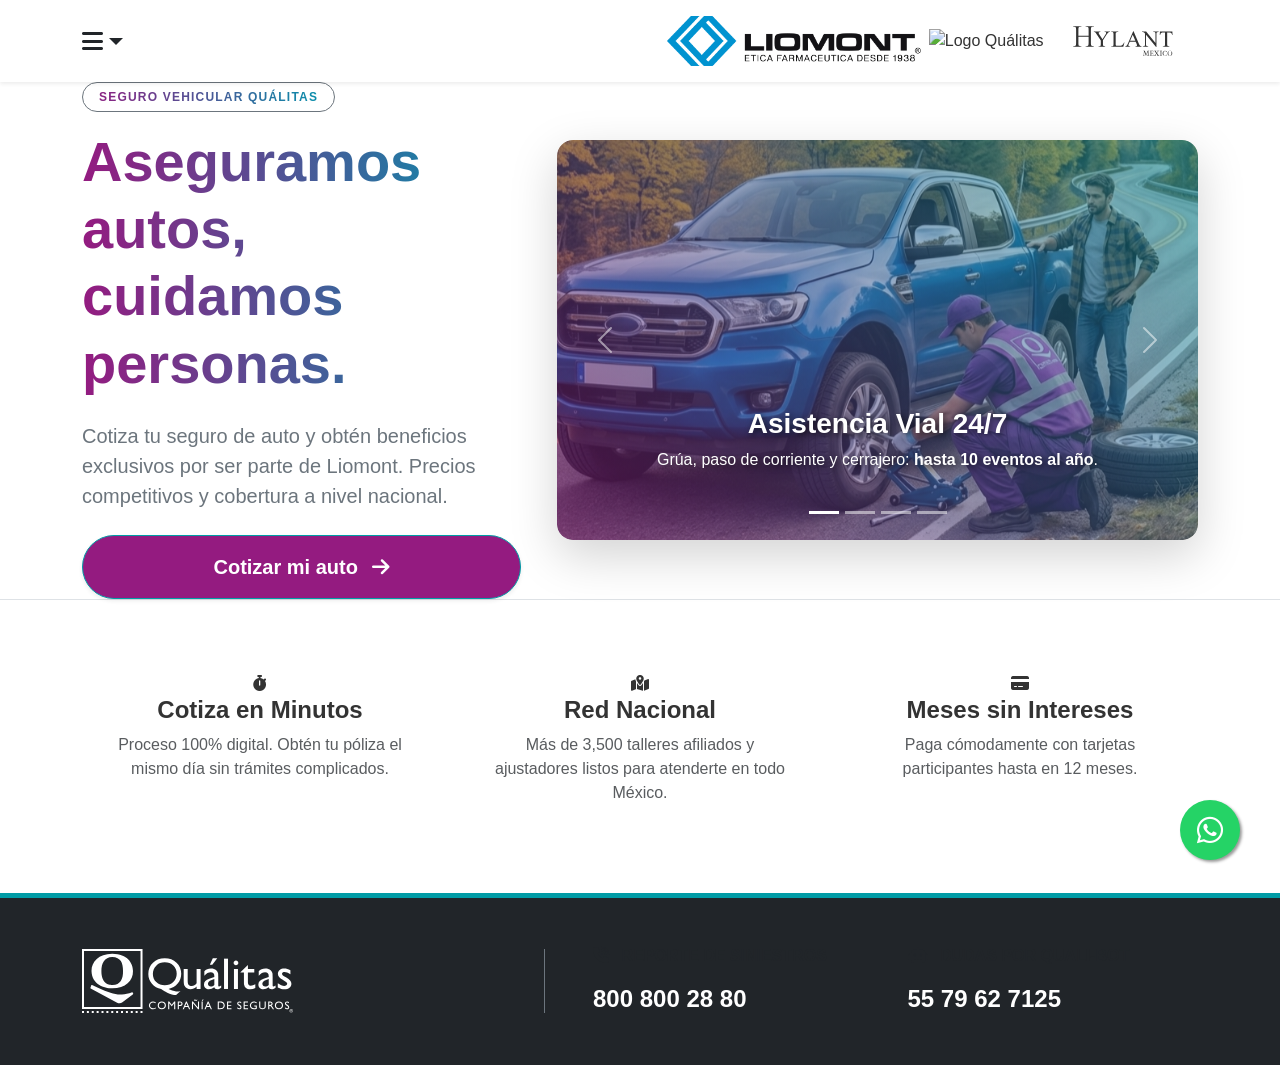
==== index.html @ 234a8791 "Update index.html" ====
<!doctype html>
<html lang="es">
  <head>
    <meta charset="UTF-8" />
    <meta name="viewport" content="width=device-width, initial-scale=1.0" />
    <title>Portal de Seguros | Liomont - Quálitas - Hylant</title>

    <!-- Bootstrap CSS -->
    <link href="https://cdn.jsdelivr.net/npm/bootstrap@5.3.0/dist/css/bootstrap.min.css" rel="stylesheet" />
    <!-- Font Awesome -->
    <link rel="stylesheet" href="https://cdnjs.cloudflare.com/ajax/libs/font-awesome/6.4.0/css/all.min.css" />
    <!-- Custom Styles -->
    <link rel="stylesheet" href="css/styles.css" />

  </head>
  <body class="d-flex flex-column min-vh-100">
    
    <!-- HEADER -->
    <header class="bg-white py-3 shadow-sm sticky-top">
      <div class="container d-flex flex-wrap justify-content-between align-items-center">
        
        <!-- Menú de Hamburguesa -->
        <div class="dropdown">
          <a href="#" class="d-flex align-items-center text-dark text-decoration-none dropdown-toggle fs-4" data-bs-toggle="dropdown" aria-expanded="false" aria-label="Menú principal">
            <i class="fa-solid fa-bars"></i>
          </a>
          <ul class="dropdown-menu shadow border-0">
            <li><a class="dropdown-item active fw-bold" href="index.html"><i class="fa-solid fa-house me-2"></i> Inicio</a></li>
            <li><a class="dropdown-item" href="faq.html"><i class="fa-solid fa-circle-question me-2"></i> Preguntas Frecuentes</a></li>
            <li><a class="dropdown-item" href="detalles.html"><i class="fa-solid fa-shield-halved me-2"></i> Coberturas y Planes</a></li>
            <li><hr class="dropdown-divider" /></li>
            <li><a class="dropdown-item text-success fw-bold" href="https://api.whatsapp.com/send/?phone=5215563561516" target="_blank"><i class="fa-brands fa-whatsapp me-2"></i> Contacto Asesor</a></li>
          </ul>
        </div>

        <!-- Logos -->
        <div class="brand-logo-container">
          <img src="img/logoliomontleyenda.png" alt="Logo Liomont" class="header-logo" style="max-height: 50px;">
          <img src="https://www.qualitas.com.mx/documents/19189400/19781967/Qualitas-horizontal.png/692ae411-2d86-ae6b-461d-625b0bfd9472?t=1774680700783" alt="Logo Quálitas" class="header-logo" style="max-height: 40px;">
          <svg viewBox="0 0 216 65" xmlns="http://www.w3.org/2000/svg" class="hylant-svg" style="max-height: 40px; fill: #4a5568;">
            <path d="M11.38 20.99h22.11V8.24c0-2.27-.14-3.77-.43-4.5a2.9 2.9 0 0 0-1.39-1.41 6.13 6.13 0 0 0-3-.78h-1.59V.33h17.75v1.22h-1.58c-1.05 0-2.05.25-2.99.75-.71.35-1.19.88-1.45 1.61-.24.69-.37 2.14-.37 4.34V37c0 2.25.15 3.75.43 4.47.22.54.67 1.02 1.35 1.41.97.52 1.98.79 3.03.79h1.58v1.21H27.08v-1.21h1.59c1.82 0 3.15-.54 3.99-1.61.54-.69.82-2.38.82-5.06V23.43H11.37V37c0 2.25.14 3.75.42 4.47a3 3 0 0 0 1.38 1.41c.95.52 1.94.79 3 .79h1.61v1.21H0v-1.21h1.58c1.85 0 3.19-.54 4.02-1.61.53-.69.79-2.38.79-5.06V8.25c0-2.27-.14-3.77-.43-4.5a2.93 2.93 0 0 0-1.35-1.41 6.33 6.33 0 0 0-3.03-.78H0V.34h17.78v1.22h-1.61c-1.06 0-2.05.25-3 .75a2.8 2.8 0 0 0-1.41 1.61c-.27.69-.4 2.14-.4 4.34v12.75l.02-.02Zm56.8-8.98h11.51v.89h-.64c-.42 0-1.04.18-1.84.55-.82.38-1.55.91-2.22 1.61-.66.69-1.48 1.82-2.45 3.39l-7.95 12.5v8.25c0 2.02.22 3.28.68 3.78.62.68 1.59 1.02 2.92 1.02h1.08v.9H55.25V44h1.16c1.4 0 2.38-.42 2.97-1.26.36-.51.54-1.7.54-3.54v-7.79l-9.05-13.78a26.32 26.32 0 0 0-2.19-3.03 8.44 8.44 0 0 0-2.36-1.46 3.25 3.25 0 0 0-1.41-.24v-.89h14.11v.89h-.73a4.2 4.2 0 0 0-2.12.54c-.63.35-.95.89-.95 1.6 0 .58.5 1.63 1.49 3.16l6.88 10.6 6.47-10.14c.97-1.52 1.46-2.65 1.46-3.39a2.23 2.23 0 0 0-1.37-2.04 4.76 4.76 0 0 0-1.97-.32v-.9Zm42.09 23.78.81.17-2.35 8.93H82.7V44h1.24c1.4 0 2.39-.46 3-1.36.34-.52.51-1.71.51-3.59V17.81c0-2.05-.23-3.34-.68-3.86-.63-.72-1.57-1.07-2.82-1.07h-1.24v-.9h14.94v.9c-1.75-.02-2.98.14-3.7.48-.69.34-1.18.77-1.43 1.29-.25.51-.39 1.75-.39 3.71v20.68c0 1.33.13 2.26.39 2.76.2.34.5.59.9.75.4.16 1.68.24 3.8.24h2.4c2.53 0 4.31-.19 5.34-.56a6.92 6.92 0 0 0 2.79-1.97 16.6 16.6 0 0 0 2.53-4.49l-.01.02Zm25.15-1.91h-12.77l-2.24 5.19a8.42 8.42 0 0 0-.82 2.86c0 .5.24.95.71 1.34.49.37 1.52.61 3.12.73v.89h-10.39V44c1.38-.24 2.28-.56 2.68-.95.83-.78 1.75-2.36 2.75-4.73l11.61-27.08h.85l11.49 27.37c.92 2.2 1.76 3.64 2.51 4.3a5.26 5.26 0 0 0 3.16 1.09v.89h-13.02V44c1.31-.06 2.2-.28 2.65-.66.47-.37.71-.82.71-1.36 0-.71-.33-1.84-.98-3.38l-1.99-4.73-.03.01Zm-.68-1.8-5.6-13.3-5.74 13.3h11.34Zm14.48-20.09h8.96l20.17 24.67V17.68c0-2.02-.23-3.29-.68-3.78-.6-.68-1.55-1.02-2.84-1.02h-1.15v-.9h11.49v.9H184c-1.4 0-2.39.41-2.97 1.26-.36.52-.54 1.7-.54 3.54v27.74h-.88l-21.75-26.5v20.27c0 2.02.22 3.28.66 3.78.62.68 1.56 1.02 2.85 1.02h1.16v.89h-11.49v-.89h1.15c1.41 0 2.4-.42 2.99-1.27.36-.51.53-1.7.54-3.54V16.29a14.4 14.4 0 0 0-2.19-2.21 7.86 7.86 0 0 0-2.16-.99 7.65 7.65 0 0 0-2.15-.22v-.9.02Zm65.74 0 .37 7.71h-.93a9.25 9.25 0 0 0-.73-2.91 4.87 4.87 0 0 0-2.02-2.07 6.9 6.9 0 0 0-3.29-.68h-4.64v25.14c0 2.02.22 3.28.66 3.78.61.68 1.57 1.02 2.85 1.02h1.14v.89h-13.98v-.89h1.16c1.39 0 2.38-.42 2.97-1.27.36-.51.54-1.7.54-3.54V14.03h-3.97c-1.55 0-2.64.12-3.28.34-.85.3-1.57.9-2.17 1.77-.6.88-.96 2.06-1.07 3.54h-.92l.39-7.71h26.94l-.02.02ZM164.37 53.8v.44c-1.05 0-1.38.1-1.35.71l.04 1.39.32 5.77c.09 1.46.11 1.9 1.53 1.85v.44h-4.47v-.44c.92-.07 1.53-.15 1.53-.9l-.04-1.1-.39-6.77L158 64.4h-.41l-3.44-9.21-.54 7.29-.04.73c0 .56.54.76 1.31.76v.44h-3.61v-.44c.47-.02 1.22-.07 1.44-.39.19-.27.24-1.12.28-1.71l.47-6.46c.06-1.02-.09-1.07-1.31-1.17v-.44h3.07l3.03 8.07 3.09-8.07h3.03Zm4.9 4.93h2.32c.77 0 1.03 0 1.12-1.32h.43v3.29h-.43c-.04-1.34-.21-1.44-1.27-1.44h-2.17v3.48c0 1.05.04 1.05.97 1.05h1.63c.97 0 1.46-.15 1.87-1.97h.41l-.19 2.58h-7.76v-.41c1.38.05 1.53-.41 1.53-1.41v-6.92c0-1.24-.32-1.44-1.53-1.41v-.44h7.35l.09 2.32h-.39c-.24-1.61-.58-1.78-1.63-1.78h-2.34v4.39l-.01-.01Zm10.96-4.93v.44c-.64 0-1.27.02-1.27.41 0 .24.52 1 .69 1.22l1.5 2.12 1.65-2.27c.34-.46.52-.71.52-1 0-.49-.67-.49-1.22-.49v-.44h4.19v.44c-1.5.1-1.83.46-2.75 1.73l-1.93 2.66 2.62 3.73c.92 1.32 1.25 1.54 2.34 1.61v.44h-5.03v-.44c.99-.05 1.31-.05 1.31-.51 0-.34-.15-.56-.52-1.05l-1.74-2.46-1.78 2.46c-.37.49-.49.68-.49.95 0 .51.64.56 1.16.61v.44h-4.08v-.44c1.18-.02 1.8-.56 2.84-2l1.93-2.63-2.86-4c-.71-1.02-.86-1.02-1.89-1.1v-.44h4.81v.01Zm12.36.44c-1.55.07-1.55.34-1.55 1.83v6.04c0 1.56.3 1.75 1.63 1.85v.44h-4.73v-.44c1.33-.05 1.57-.24 1.57-1.9v-5.97c0-1.56-.3-1.75-1.63-1.85v-.44h4.71v.44Zm10.2 2.34h-.32c-.41-.9-1.25-2.66-3.37-2.66s-3.59 2.49-3.59 5.39c0 3.27 1.83 4.92 3.37 4.92 2.11 0 3.35-1.75 3.82-2.44h.37c-.32 1-.52 1.44-1.2 2.71a4.98 4.98 0 0 0-1.22 0c-1.25.12-1.48.15-1.85.15-3.14 0-4.98-2.29-4.98-5.43 0-3.63 2.71-5.8 5.16-5.8 1.63 0 2.45.85 2.94.85.26 0 .34-.1.45-.22h.34l.09 2.53h-.01Zm6.87-3.19c2.47 0 5.11 1.83 5.11 5.58 0 4.09-2.77 5.73-5.13 5.73s-5.13-1.63-5.13-5.73c0-3.75 2.77-5.58 5.16-5.58h-.01Zm-.06.41c-2.21 0-3.42 2.41-3.42 4.97 0 2.56.58 3.75 1.18 4.43a2.93 2.93 0 0 0 2.26 1.07c1.63 0 3.48-1.39 3.48-5.29 0-3.9-1.65-5.19-3.5-5.19v.01Z" fill="currentColor"/>
          </svg>
        </div>
      </div>
    </header>

    <!-- HERO SECTION -->
    <main class="flex-grow-1">
      <section class="hero-section">
        <div class="container">
          <div class="row align-items-center">
            
            <!-- Texto Izquierda -->
            <div class="col-lg-5 text-center text-lg-start mb-5 mb-lg-0 pe-lg-4">
              <span class="badge bg-light text-purple border border-secondary rounded-pill px-3 py-2 mb-3 fw-bold tracking-wider">SEGURO VEHICULAR QUÁLITAS</span>
              <h1 class="text-purple fw-bold mb-4 display-4" style="line-height: 1.2;">
                Aseguramos autos,<br />cuidamos personas.
              </h1>
              <p class="lead mb-4 text-secondary">
                Cotiza tu seguro de auto y obtén beneficios exclusivos por ser parte de <b>Liomont</b>. Precios competitivos y cobertura a nivel nacional.
              </p>
              <div class="d-flex flex-column flex-sm-row gap-3 justify-content-center justify-content-lg-start mt-4">
                <a href="https://oplinea.qualitas.com.mx/?EBROKING" class="btn btn-teal px-5 py-3 fs-5 rounded-pill shadow-sm w-100 w-sm-auto">
                  Cotizar mi auto <i class="fa-solid fa-arrow-right ms-2"></i>
                </a>
              </div>
            </div>

            <!-- Carrusel Derecha -->
            <div class="col-lg-7">
              <div id="qualitasCarousel" class="carousel slide carousel-fade shadow-lg rounded-4 overflow-hidden" data-bs-ride="carousel">
                <div class="carousel-indicators">
                  <button type="button" data-bs-target="#qualitasCarousel" data-bs-slide-to="0" class="active" aria-current="true"></button>
                  <button type="button" data-bs-target="#qualitasCarousel" data-bs-slide-to="1"></button>
                  <button type="button" data-bs-target="#qualitasCarousel" data-bs-slide-to="2"></button>
                  <button type="button" data-bs-target="#qualitasCarousel" data-bs-slide-to="3"></button>
                </div>
                <div class="carousel-inner">
                  <div class="carousel-item active" data-bs-interval="4000">
                    <img src="img/AsistenciaVial.png" class="d-block w-100 carousel-img" alt="Servicio de Grúa Quálitas" />
                    <div class="carousel-caption">
                      <h3>Asistencia Vial 24/7</h3>
                      <p>Grúa, paso de corriente y cerrajero: <strong>hasta 10 eventos al año</strong>.</p>
                    </div>
                  </div>
                  <div class="carousel-item" data-bs-interval="4000">
                    <img src="img/ConduceProtegido.png" class="d-block w-100 carousel-img" alt="Familia protegida en auto" />
                    <div class="carousel-caption">
                      <h3>Mantén tu protección</h3>
                      <p>Cuídate a ti y a tu familia con nuestros gastos médicos a ocupantes.</p>
                    </div>
                  </div>
                  <div class="carousel-item" data-bs-interval="4000">
                    <img src="img/Proteccion.jpg" class="d-block w-100 carousel-img" alt="Conduciendo seguro" />
                    <div class="carousel-caption">
                      <h3>Viaja Seguro</h3>
                      <p>Respaldo total en todo México, EE.UU. y Canadá.</p>
                    </div>
                  </div>
                  <div class="carousel-item" data-bs-interval="4000">
                    <img src="img/Qualibot.jpg" class="d-block w-100 carousel-img" alt="Uso de la App Qualibot" />
                    <div class="carousel-caption">
                      <h3>Reporta rápido con Quali-Bot</h3>
                      <p>La app para consultar detalles, reportar siniestros y pedir grúa.</p>
                    </div>
                  </div>
                </div>
                <button class="carousel-control-prev" type="button" data-bs-target="#qualitasCarousel" data-bs-slide="prev">
                  <span class="carousel-control-prev-icon" aria-hidden="true"></span>
                  <span class="visually-hidden">Anterior</span>
                </button>
                <button class="carousel-control-next" type="button" data-bs-target="#qualitasCarousel" data-bs-slide="next">
                  <span class="carousel-control-next-icon" aria-hidden="true"></span>
                  <span class="visually-hidden">Siguiente</span>
                </button>
              </div>
            </div>
          </div>
        </div>
      </section>

      <!-- SECCIÓN DE BENEFICIOS RÁPIDOS -->
      <section class="py-5 bg-white border-top">
        <div class="container">
          <div class="row text-center g-4">
            <div class="col-md-4">
              <div class="feature-card p-4">
                <i class="fa-solid fa-stopwatch feature-icon"></i>
                <h4 class="fw-bold">Cotiza en Minutos</h4>
                <p class="text-muted">Proceso 100% digital. Obtén tu póliza el mismo día sin trámites complicados.</p>
              </div>
            </div>
            <div class="col-md-4">
              <div class="feature-card p-4">
                <i class="fa-solid fa-map-location-dot feature-icon"></i>
                <h4 class="fw-bold">Red Nacional</h4>
                <p class="text-muted">Más de 3,500 talleres afiliados y ajustadores listos para atenderte en todo México.</p>
              </div>
            </div>
            <div class="col-md-4">
              <div class="feature-card p-4">
                <i class="fa-solid fa-credit-card feature-icon"></i>
                <h4 class="fw-bold">Meses sin Intereses</h4>
                <p class="text-muted">Paga cómodamente con tarjetas participantes hasta en 12 meses.</p>
              </div>
            </div>
          </div>
        </div>
      </section>
    </main>

    <!-- BOTÓN WHATSAPP -->
    <div class="whatsapp-container">
      <div class="collapse mb-2" id="whatsappCollapse">
        <div class="card card-body shadow-sm p-2 text-center whatsapp-menu-card">
          <a href="https://api.whatsapp.com/send/?phone=5215563561516" target="_blank" class="btn btn-success btn-sm w-100 fw-bold">
            <i class="fa-brands fa-whatsapp me-1"></i> Contactar a un ejecutivo
          </a>
        </div>
      </div>
      <button class="whatsapp-btn" type="button" data-bs-toggle="collapse" data-bs-target="#whatsappCollapse" aria-expanded="false" aria-controls="whatsappCollapse">
        <i class="fab fa-whatsapp"></i>
      </button>
    </div>

    <!-- FOOTER -->
    <footer class="py-5 bg-dark text-white border-top" style="border-top-width: 5px !important; border-top-color: var(--qualitas-teal) !important;">
      <div class="container">
        <div class="row align-items-center">
          <div class="col-md-5 mb-4 mb-md-0 border-end border-secondary">
            <div class="brand-logo justify-content-md-start">
              <img src="img/logo-footer-desk-quali.svg" alt="Logo Quálitas" class="header-logo" style="filter: brightness(0) invert(1);" />
            </div>
          </div>
          <div class="col-md-7 ps-md-5 footer-contact">
            <div class="row">
              <div class="col-sm-6 mb-4 mb-sm-0">
                <h6 class="text-uppercase text-muted fw-bold mb-3"><i class="fa-solid fa-phone-volume me-2"></i> Reporte de Siniestros</h6>
                <a href="tel:8008002880" class="fs-4 text-white text-decoration-none fw-bold">800 800 28 80</a>
              </div>
              <div class="col-sm-6">
                <h6 class="text-uppercase text-muted fw-bold mb-3"><i class="fa-solid fa-robot me-2"></i> Dudas por Quali-Bot</h6>
                <a href="https://api.whatsapp.com/send/?phone=525579627125" target="_blank" class="fs-4 text-white text-decoration-none fw-bold">55 79 62 7125</a>
              </div>
            </div>
          </div>
        </div>
      </div>
    </footer>

    <!-- Bootstrap JS -->
    <script src="https://cdn.jsdelivr.net/npm/bootstrap@5.3.0/dist/js/bootstrap.bundle.min.js"></script>
  </body>
</html>
---- css/styles.css ----
:root {
  --qualitas-purple: #941b80;
  --qualitas-teal: #009ca6;
  --qualitas-teal-hover: #007b83;
  --footer-bg: #212529;
}

body {
  font-family: "Segoe UI", Roboto, Helvetica, Arial, sans-serif;
  color: #333;
  display: flex;
  flex-direction: column;
  min-height: 100vh;
}

/* Estilos de Textos */
.text-purple {
  background: -webkit-linear-gradient(left, #941b80, #0096ae);
  -webkit-background-clip: text;
  -webkit-text-fill-color: transparent;
  color: #941b80;
}

.tracking-wider {
  letter-spacing: 0.1em;
}

/* Estilos de Botones */
.btn-teal {
  background-color: var(--qualitas-purple);
  border-color: var(--qualitas-teal);
  color: white;
  border-radius: 30px;
  padding: 12px 35px;
  font-weight: 600;
  transition: all 0.3s ease;
}

.btn-teal:hover {
  background-color: var(--qualitas-teal-hover);
  border-color: var(--qualitas-teal-hover);
  color: white;
}

.btn-teal-outline {
  background-color: transparent;
  border: 2px solid var(--qualitas-teal);
  color: var(--qualitas-teal);
  border-radius: 30px;
  padding: 10px 35px;
  font-weight: 600;
  transition: all 0.3s ease;
}

.btn-teal-outline:hover {
  background-color: var(--qualitas-teal);
  color: white;
}

/* Estilos de Logos */
.brand-logo {
  display: flex;
  align-items: center;
  justify-content: center;
  /* min-width: 150px; (Puedes agregar un valor o simplemente borrar la línea) */
}

.header-logo {
  max-height: clamp(40px, 5vw, 75px);
  width: auto;
  object-fit: contain;
}

.footer-logo {
  max-height: 60px;
  width: auto;
  object-fit: contain;
}

.hylant-svg {
  min-width: 150px;
  height: auto;
  fill: #4a5568;
  padding: 5px;
}

/* Estilos del Footer */
footer {
  background-color: var(--footer-bg);
  color: white;
  margin-top: auto;
  border-top: 10px solid var(--qualitas-teal);
}

.footer-contact a {
  color: white;
  text-decoration: underline;
  font-weight: bold;
  transition: color 0.3s ease;
}

.footer-contact a:hover {
  color: var(--qualitas-teal);
}

/* -------------------------------------
   AJUSTES DEL CARRUSEL Y GRADIENTES 
-------------------------------------- */
.carousel-item {
  position: relative; /* Necesario para ubicar el gradiente encima */
}

/* Efecto de Overlay Gradiente Quálitas sobre las fotos */
.carousel-item::after {
  content: "";
  position: absolute;
  top: 0;
  left: 0;
  width: 100%;
  height: 100%; /* Mejor práctica para que sea responsive */
  border-radius: 15px;
  background: linear-gradient(
    45deg,
    rgba(148, 27, 128, 0.5),
    rgba(0, 156, 166, 0.5)
  );
  pointer-events: none;
  z-index: 1;
}
.carousel-caption {
  z-index: 2; /* NUEVO: Trae el texto al frente (capa 2) */
  text-shadow: 2px 2px 6px rgba(0, 0, 0, 0.7); /* NUEVO: Sombra para mejorar la legibilidad */
  bottom: 2rem; /* Opcional: Ajusta la altura del texto dentro de la imagen */
}
.carousel-img {
  border-radius: 15px;
  box-shadow: 0 10px 20px rgba(0, 0, 0, 0.1);
  height: 400px;
  object-fit: cover;
}

.carousel-caption h3 {
  font-weight: bold;
}
/* -------------------------------------
   ESTILOS DE WHATSAPP FLOTANTE
-------------------------------------- */
.whatsapp-container {
  position: fixed;
  bottom: 40px;
  right: 40px;
  z-index: 9999;
  display: flex;
  flex-direction: column;
  align-items: flex-end;
}

.whatsapp-menu-card {
  border-radius: 10px;
  min-width: 200px;
}

.whatsapp-btn {
  width: 60px;
  height: 60px;
  background-color: #25d366;
  color: #fff;
  border-radius: 50px;
  border: none;
  font-size: 30px;
  box-shadow: 2px 2px 3px #999;
  display: flex;
  justify-content: center;
  align-items: center;
  transition: background-color 0.3s;
}

.whatsapp-btn:hover {
  background-color: #128c7e;
  color: #fff;
}

      /* Estilos complementarios mínimos para la nueva página */
      .icon-box svg {
        width: 50px;
        height: 50px;
        stroke: var(--qualitas-purple);
        margin-bottom: 15px;
      }
      .cov-card:hover {
        transform: translateY(-5px);
        box-shadow: 0 10px 20px rgba(0,0,0,0.1);
        transition: all 0.3s ease;
      }
      .step-num {
        width: 40px;
        height: 40px;
        background: var(--qualitas-teal);
        color: white;
        border-radius: 50%;
        display: flex;
        align-items: center;
        justify-content: center;
        font-weight: bold;
        font-size: 1.2rem;
        margin: 0 auto 15px auto;
      }
      .accordion-button:not(.collapsed) {
        background-color: rgba(0, 156, 166, 0.1);
        color: var(--qualitas-purple);
        font-weight: bold;
      }
      .check-icon { color: var(--qualitas-teal); font-weight: bold; }
      .cross-icon { color: #dc3545; font-weight: bold; }
    </style>
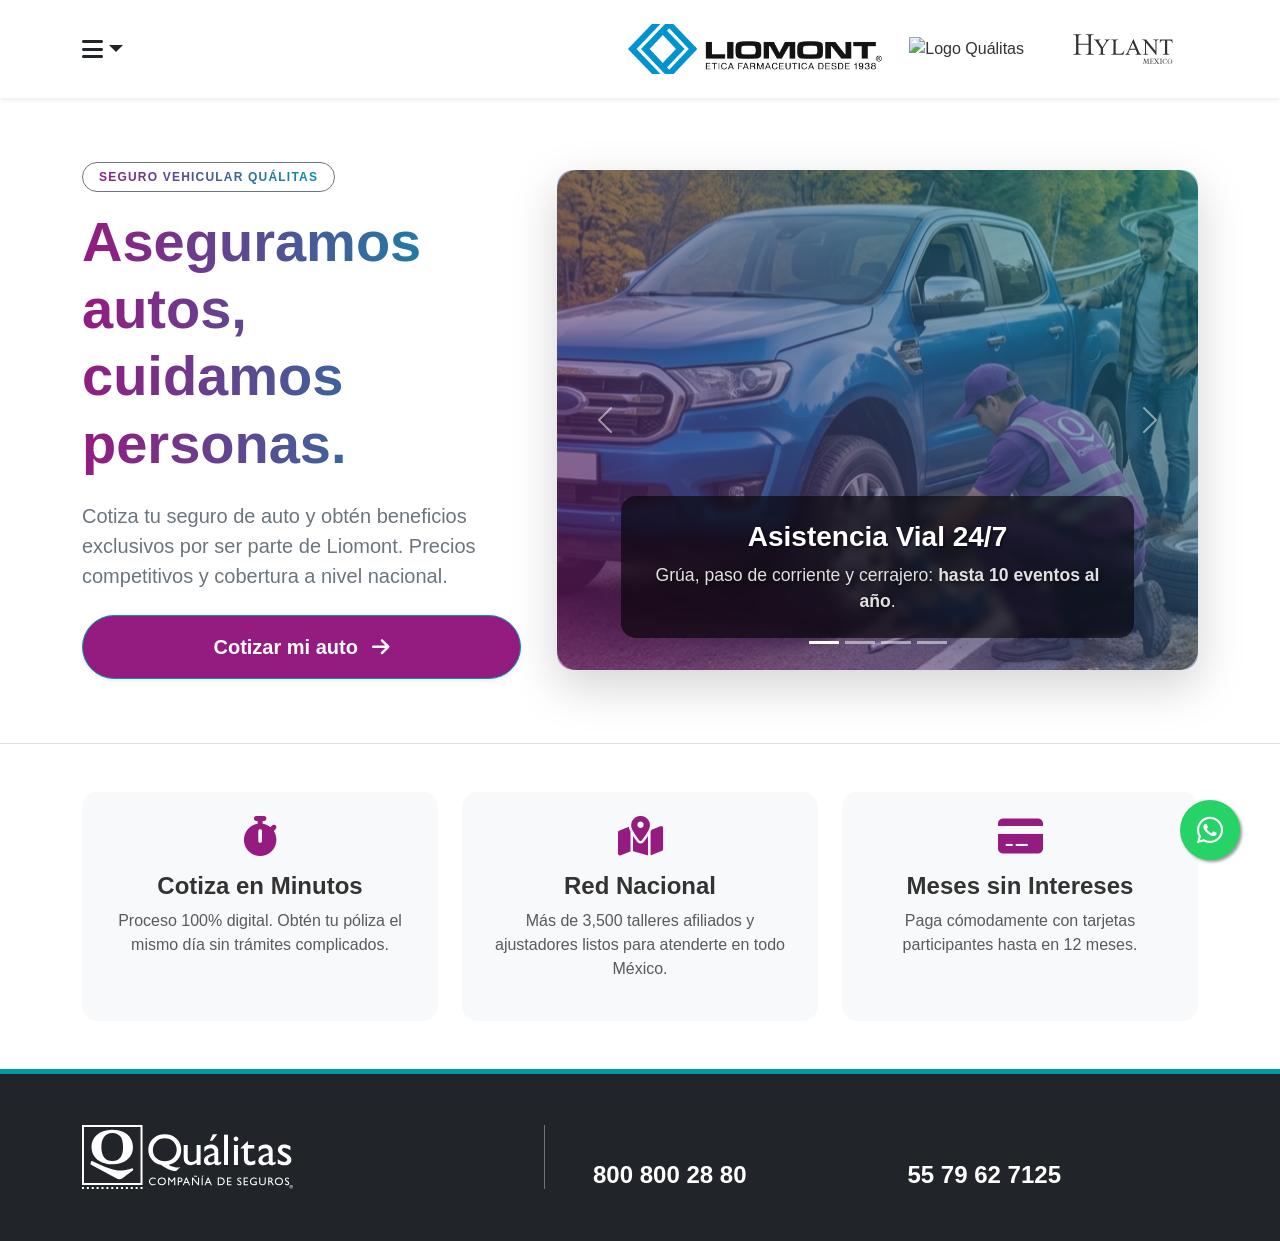
==== commit 17b490b7: "Update index.html" ====
--- a/index.html
+++ b/index.html
@@ -14,14 +14,12 @@
 
   </head>
   <body class="d-flex flex-column min-vh-100">
+
     
-    <!-- HEADER -->
-    <header class="bg-white py-3 shadow-sm sticky-top">
-      <div class="container d-flex flex-wrap justify-content-between align-items-center">
-        
-        <!-- Menú de Hamburguesa -->
+        <header class="bg-white py-4 shadow-sm">
+      <div class="container d-flex justify-content-between align-items-center">
         <div class="dropdown">
-          <a href="#" class="d-flex align-items-center text-dark text-decoration-none dropdown-toggle fs-4" data-bs-toggle="dropdown" aria-expanded="false" aria-label="Menú principal">
+          <a href="#" class="d-flex align-items-center mb-2 mb-lg-0 text-dark text-decoration-none dropdown-toggle fs-4" data-bs-toggle="dropdown" aria-expanded="false">
             <i class="fa-solid fa-bars"></i>
           </a>
           <ul class="dropdown-menu shadow border-0">
--- a/css/styles.css
+++ b/css/styles.css
@@ -212,4 +212,73 @@
       }
       .check-icon { color: var(--qualitas-teal); font-weight: bold; }
       .cross-icon { color: #dc3545; font-weight: bold; }
-    </style>
+
+      /* Estilos adicionales específicos para embellecer el index */
+      .hero-section {
+        padding: 4rem 0;
+      }
+      
+      .brand-logo-container {
+        display: flex;
+        align-items: center;
+        gap: 1.5rem;
+      }
+
+      @media (max-width: 991px) {
+        .brand-logo-container {
+          flex-wrap: wrap;
+          justify-content: center;
+          margin-top: 1rem;
+        }
+      }
+
+      .carousel-item img {
+        height: 500px;
+        object-fit: cover;
+        border-radius: 20px;
+        filter: brightness(0.85); /* Oscurece ligeramente la imagen para que resalte el texto */
+      }
+
+      .carousel-caption {
+        background: rgba(0, 0, 0, 0.6); /* Fondo semi-transparente para legibilidad */
+        border-radius: 15px;
+        padding: 1.5rem;
+        bottom: 2rem;
+        left: 10%;
+        right: 10%;
+        backdrop-filter: blur(5px);
+      }
+
+      .carousel-caption h3 {
+        color: #fff;
+        font-weight: 800;
+        margin-bottom: 0.5rem;
+        text-shadow: 1px 1px 3px rgba(0,0,0,0.8);
+      }
+
+      .carousel-caption p {
+        font-size: 1.1rem;
+        margin-bottom: 0;
+        color: #e0e0e0;
+      }
+
+      /* Tarjetas de Beneficios */
+      .feature-card {
+        border: none;
+        border-radius: 15px;
+        transition: transform 0.3s ease, box-shadow 0.3s ease;
+        background-color: #f8f9fa;
+        height: 100%;
+      }
+
+      .feature-card:hover {
+        transform: translateY(-5px);
+        box-shadow: 0 10px 20px rgba(0, 156, 166, 0.15); /* Sombra color teal */
+      }
+
+      .feature-icon {
+        font-size: 2.5rem;
+        color: var(--qualitas-purple);
+        margin-bottom: 1rem;
+      }
+  
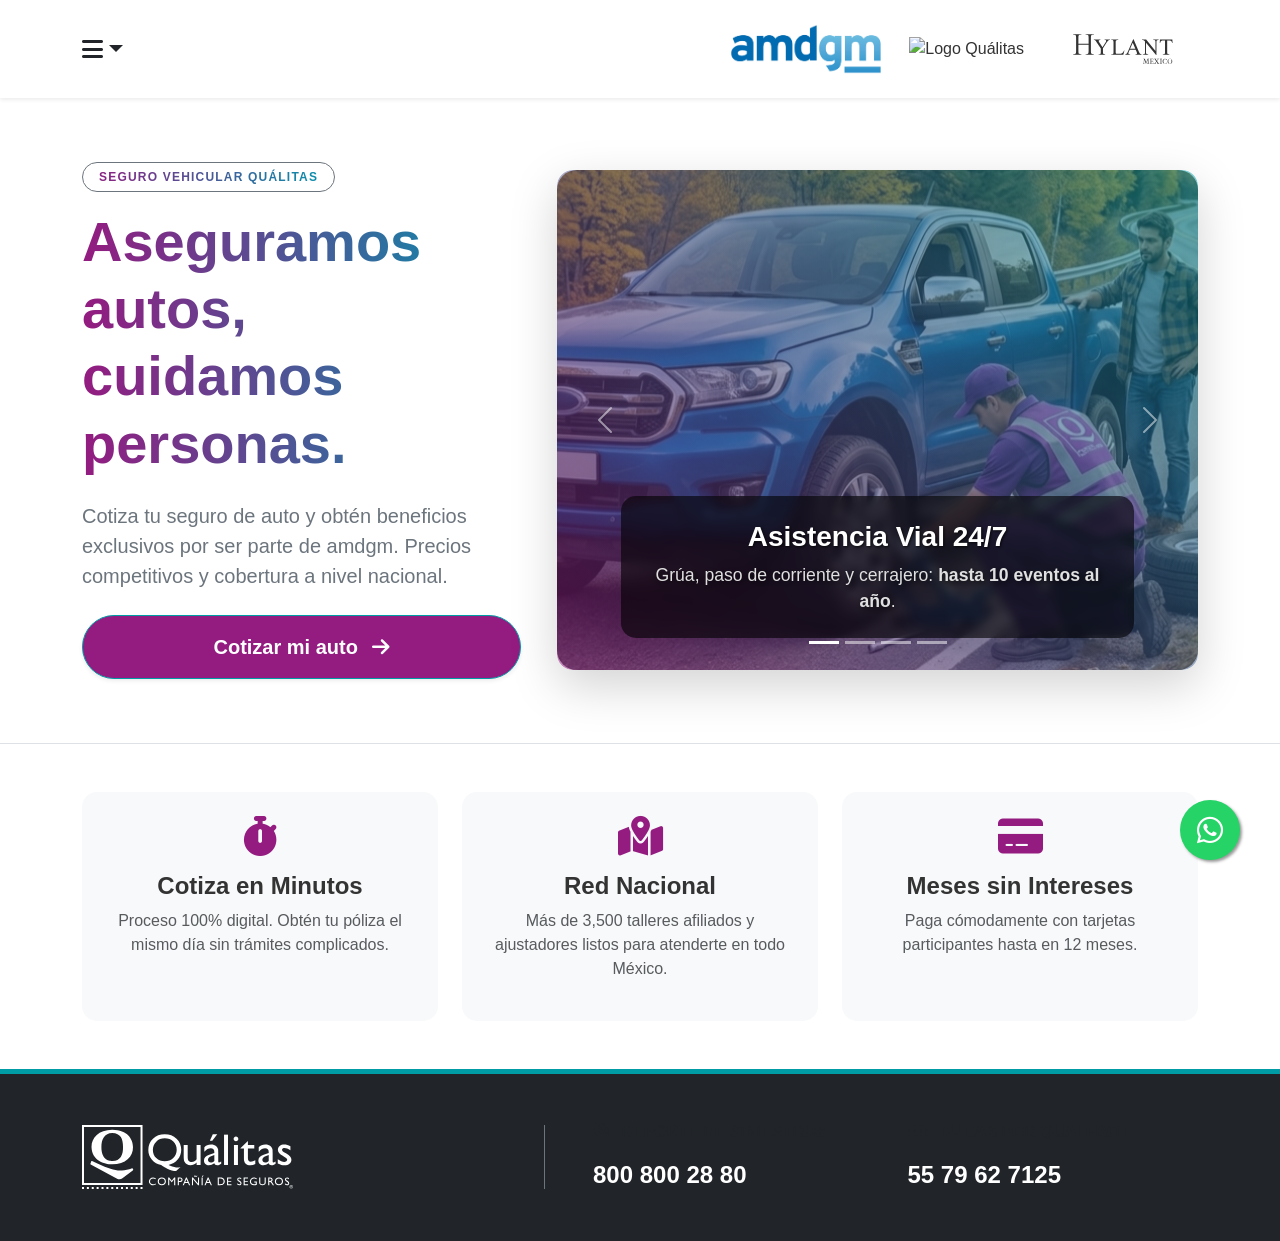
==== commit 97b97d41: "Update index.html" ====
--- a/index.html
+++ b/index.html
@@ -3,7 +3,7 @@
   <head>
     <meta charset="UTF-8" />
     <meta name="viewport" content="width=device-width, initial-scale=1.0" />
-    <title>Portal de Seguros | Liomont - Quálitas - Hylant</title>
+    <title>Portal de Seguros | amdgm - Quálitas - Hylant</title>
 
     <!-- Bootstrap CSS -->
     <link href="https://cdn.jsdelivr.net/npm/bootstrap@5.3.0/dist/css/bootstrap.min.css" rel="stylesheet" />
@@ -33,7 +33,7 @@
 
         <!-- Logos -->
         <div class="brand-logo-container">
-          <img src="img/logoliomontleyenda.png" alt="Logo Liomont" class="header-logo" style="max-height: 50px;">
+          <img src="img/amdgm.jpg" alt="Logo amdgm" class="header-logo" style="max-height: 50px;">
           <img src="https://www.qualitas.com.mx/documents/19189400/19781967/Qualitas-horizontal.png/692ae411-2d86-ae6b-461d-625b0bfd9472?t=1774680700783" alt="Logo Quálitas" class="header-logo" style="max-height: 40px;">
           <svg viewBox="0 0 216 65" xmlns="http://www.w3.org/2000/svg" class="hylant-svg" style="max-height: 40px; fill: #4a5568;">
             <path d="M11.38 20.99h22.11V8.24c0-2.27-.14-3.77-.43-4.5a2.9 2.9 0 0 0-1.39-1.41 6.13 6.13 0 0 0-3-.78h-1.59V.33h17.75v1.22h-1.58c-1.05 0-2.05.25-2.99.75-.71.35-1.19.88-1.45 1.61-.24.69-.37 2.14-.37 4.34V37c0 2.25.15 3.75.43 4.47.22.54.67 1.02 1.35 1.41.97.52 1.98.79 3.03.79h1.58v1.21H27.08v-1.21h1.59c1.82 0 3.15-.54 3.99-1.61.54-.69.82-2.38.82-5.06V23.43H11.37V37c0 2.25.14 3.75.42 4.47a3 3 0 0 0 1.38 1.41c.95.52 1.94.79 3 .79h1.61v1.21H0v-1.21h1.58c1.85 0 3.19-.54 4.02-1.61.53-.69.79-2.38.79-5.06V8.25c0-2.27-.14-3.77-.43-4.5a2.93 2.93 0 0 0-1.35-1.41 6.33 6.33 0 0 0-3.03-.78H0V.34h17.78v1.22h-1.61c-1.06 0-2.05.25-3 .75a2.8 2.8 0 0 0-1.41 1.61c-.27.69-.4 2.14-.4 4.34v12.75l.02-.02Zm56.8-8.98h11.51v.89h-.64c-.42 0-1.04.18-1.84.55-.82.38-1.55.91-2.22 1.61-.66.69-1.48 1.82-2.45 3.39l-7.95 12.5v8.25c0 2.02.22 3.28.68 3.78.62.68 1.59 1.02 2.92 1.02h1.08v.9H55.25V44h1.16c1.4 0 2.38-.42 2.97-1.26.36-.51.54-1.7.54-3.54v-7.79l-9.05-13.78a26.32 26.32 0 0 0-2.19-3.03 8.44 8.44 0 0 0-2.36-1.46 3.25 3.25 0 0 0-1.41-.24v-.89h14.11v.89h-.73a4.2 4.2 0 0 0-2.12.54c-.63.35-.95.89-.95 1.6 0 .58.5 1.63 1.49 3.16l6.88 10.6 6.47-10.14c.97-1.52 1.46-2.65 1.46-3.39a2.23 2.23 0 0 0-1.37-2.04 4.76 4.76 0 0 0-1.97-.32v-.9Zm42.09 23.78.81.17-2.35 8.93H82.7V44h1.24c1.4 0 2.39-.46 3-1.36.34-.52.51-1.71.51-3.59V17.81c0-2.05-.23-3.34-.68-3.86-.63-.72-1.57-1.07-2.82-1.07h-1.24v-.9h14.94v.9c-1.75-.02-2.98.14-3.7.48-.69.34-1.18.77-1.43 1.29-.25.51-.39 1.75-.39 3.71v20.68c0 1.33.13 2.26.39 2.76.2.34.5.59.9.75.4.16 1.68.24 3.8.24h2.4c2.53 0 4.31-.19 5.34-.56a6.92 6.92 0 0 0 2.79-1.97 16.6 16.6 0 0 0 2.53-4.49l-.01.02Zm25.15-1.91h-12.77l-2.24 5.19a8.42 8.42 0 0 0-.82 2.86c0 .5.24.95.71 1.34.49.37 1.52.61 3.12.73v.89h-10.39V44c1.38-.24 2.28-.56 2.68-.95.83-.78 1.75-2.36 2.75-4.73l11.61-27.08h.85l11.49 27.37c.92 2.2 1.76 3.64 2.51 4.3a5.26 5.26 0 0 0 3.16 1.09v.89h-13.02V44c1.31-.06 2.2-.28 2.65-.66.47-.37.71-.82.71-1.36 0-.71-.33-1.84-.98-3.38l-1.99-4.73-.03.01Zm-.68-1.8-5.6-13.3-5.74 13.3h11.34Zm14.48-20.09h8.96l20.17 24.67V17.68c0-2.02-.23-3.29-.68-3.78-.6-.68-1.55-1.02-2.84-1.02h-1.15v-.9h11.49v.9H184c-1.4 0-2.39.41-2.97 1.26-.36.52-.54 1.7-.54 3.54v27.74h-.88l-21.75-26.5v20.27c0 2.02.22 3.28.66 3.78.62.68 1.56 1.02 2.85 1.02h1.16v.89h-11.49v-.89h1.15c1.41 0 2.4-.42 2.99-1.27.36-.51.53-1.7.54-3.54V16.29a14.4 14.4 0 0 0-2.19-2.21 7.86 7.86 0 0 0-2.16-.99 7.65 7.65 0 0 0-2.15-.22v-.9.02Zm65.74 0 .37 7.71h-.93a9.25 9.25 0 0 0-.73-2.91 4.87 4.87 0 0 0-2.02-2.07 6.9 6.9 0 0 0-3.29-.68h-4.64v25.14c0 2.02.22 3.28.66 3.78.61.68 1.57 1.02 2.85 1.02h1.14v.89h-13.98v-.89h1.16c1.39 0 2.38-.42 2.97-1.27.36-.51.54-1.7.54-3.54V14.03h-3.97c-1.55 0-2.64.12-3.28.34-.85.3-1.57.9-2.17 1.77-.6.88-.96 2.06-1.07 3.54h-.92l.39-7.71h26.94l-.02.02ZM164.37 53.8v.44c-1.05 0-1.38.1-1.35.71l.04 1.39.32 5.77c.09 1.46.11 1.9 1.53 1.85v.44h-4.47v-.44c.92-.07 1.53-.15 1.53-.9l-.04-1.1-.39-6.77L158 64.4h-.41l-3.44-9.21-.54 7.29-.04.73c0 .56.54.76 1.31.76v.44h-3.61v-.44c.47-.02 1.22-.07 1.44-.39.19-.27.24-1.12.28-1.71l.47-6.46c.06-1.02-.09-1.07-1.31-1.17v-.44h3.07l3.03 8.07 3.09-8.07h3.03Zm4.9 4.93h2.32c.77 0 1.03 0 1.12-1.32h.43v3.29h-.43c-.04-1.34-.21-1.44-1.27-1.44h-2.17v3.48c0 1.05.04 1.05.97 1.05h1.63c.97 0 1.46-.15 1.87-1.97h.41l-.19 2.58h-7.76v-.41c1.38.05 1.53-.41 1.53-1.41v-6.92c0-1.24-.32-1.44-1.53-1.41v-.44h7.35l.09 2.32h-.39c-.24-1.61-.58-1.78-1.63-1.78h-2.34v4.39l-.01-.01Zm10.96-4.93v.44c-.64 0-1.27.02-1.27.41 0 .24.52 1 .69 1.22l1.5 2.12 1.65-2.27c.34-.46.52-.71.52-1 0-.49-.67-.49-1.22-.49v-.44h4.19v.44c-1.5.1-1.83.46-2.75 1.73l-1.93 2.66 2.62 3.73c.92 1.32 1.25 1.54 2.34 1.61v.44h-5.03v-.44c.99-.05 1.31-.05 1.31-.51 0-.34-.15-.56-.52-1.05l-1.74-2.46-1.78 2.46c-.37.49-.49.68-.49.95 0 .51.64.56 1.16.61v.44h-4.08v-.44c1.18-.02 1.8-.56 2.84-2l1.93-2.63-2.86-4c-.71-1.02-.86-1.02-1.89-1.1v-.44h4.81v.01Zm12.36.44c-1.55.07-1.55.34-1.55 1.83v6.04c0 1.56.3 1.75 1.63 1.85v.44h-4.73v-.44c1.33-.05 1.57-.24 1.57-1.9v-5.97c0-1.56-.3-1.75-1.63-1.85v-.44h4.71v.44Zm10.2 2.34h-.32c-.41-.9-1.25-2.66-3.37-2.66s-3.59 2.49-3.59 5.39c0 3.27 1.83 4.92 3.37 4.92 2.11 0 3.35-1.75 3.82-2.44h.37c-.32 1-.52 1.44-1.2 2.71a4.98 4.98 0 0 0-1.22 0c-1.25.12-1.48.15-1.85.15-3.14 0-4.98-2.29-4.98-5.43 0-3.63 2.71-5.8 5.16-5.8 1.63 0 2.45.85 2.94.85.26 0 .34-.1.45-.22h.34l.09 2.53h-.01Zm6.87-3.19c2.47 0 5.11 1.83 5.11 5.58 0 4.09-2.77 5.73-5.13 5.73s-5.13-1.63-5.13-5.73c0-3.75 2.77-5.58 5.16-5.58h-.01Zm-.06.41c-2.21 0-3.42 2.41-3.42 4.97 0 2.56.58 3.75 1.18 4.43a2.93 2.93 0 0 0 2.26 1.07c1.63 0 3.48-1.39 3.48-5.29 0-3.9-1.65-5.19-3.5-5.19v.01Z" fill="currentColor"/>
@@ -55,7 +55,7 @@
                 Aseguramos autos,<br />cuidamos personas.
               </h1>
               <p class="lead mb-4 text-secondary">
-                Cotiza tu seguro de auto y obtén beneficios exclusivos por ser parte de <b>Liomont</b>. Precios competitivos y cobertura a nivel nacional.
+                Cotiza tu seguro de auto y obtén beneficios exclusivos por ser parte de <b>amdgm</b>. Precios competitivos y cobertura a nivel nacional.
               </p>
               <div class="d-flex flex-column flex-sm-row gap-3 justify-content-center justify-content-lg-start mt-4">
                 <a href="https://oplinea.qualitas.com.mx/?EBROKING" class="btn btn-teal px-5 py-3 fs-5 rounded-pill shadow-sm w-100 w-sm-auto">
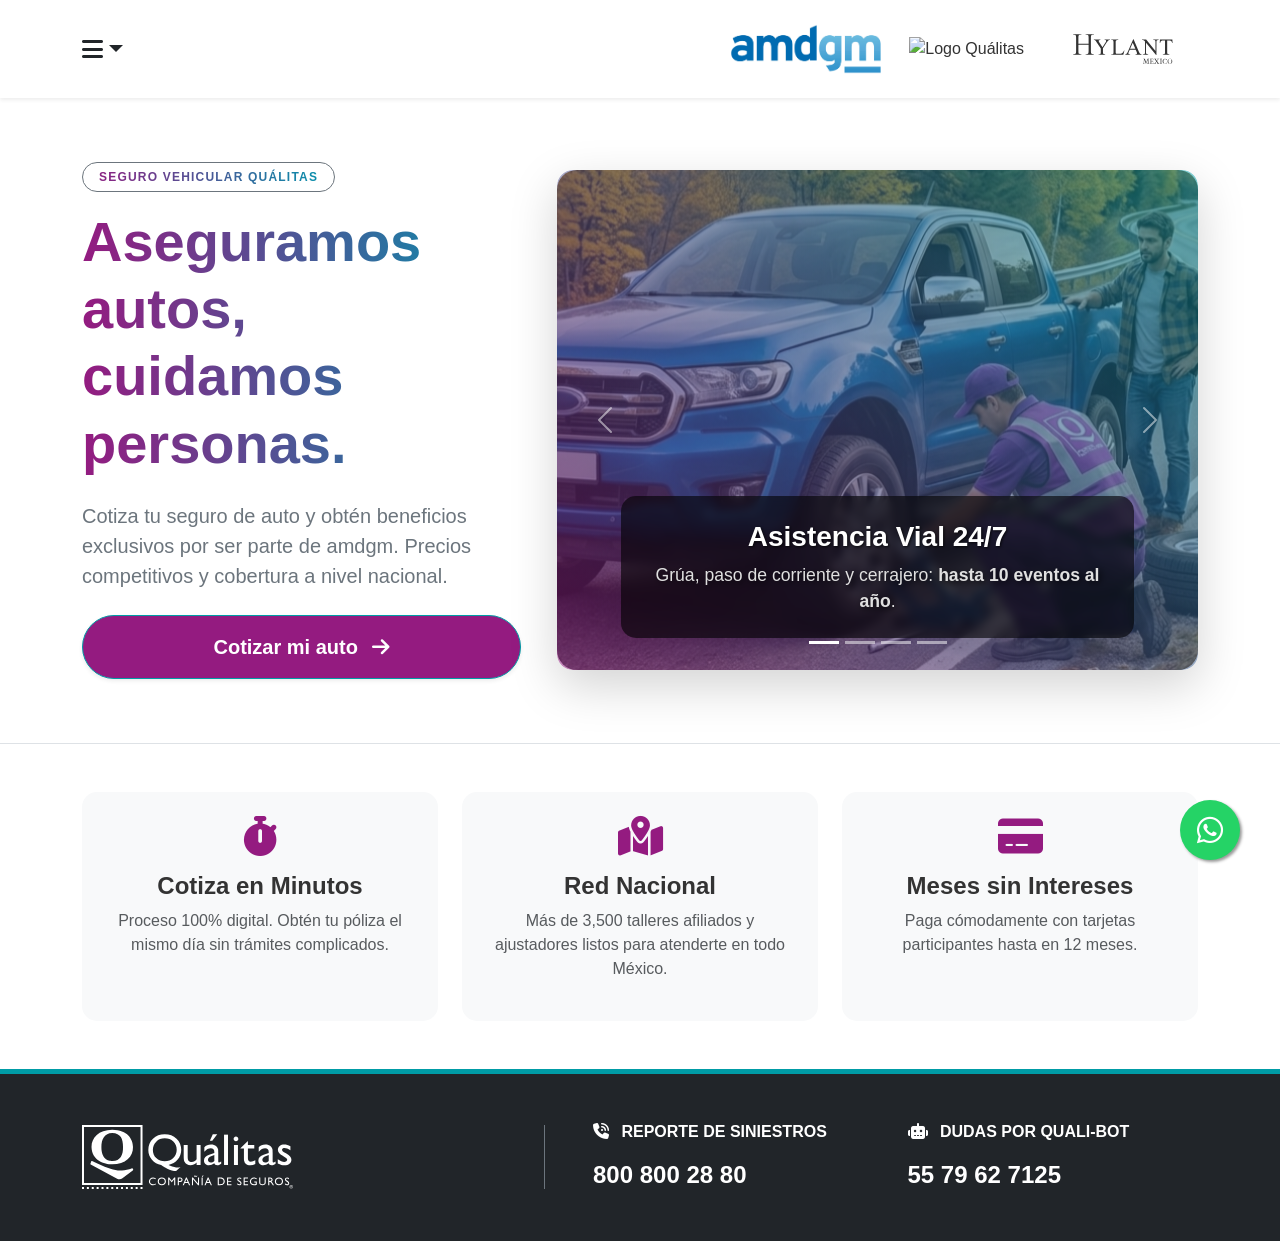
==== commit 7dee328e: "Update index.html" ====
--- a/index.html
+++ b/index.html
@@ -25,7 +25,6 @@
           <ul class="dropdown-menu shadow border-0">
             <li><a class="dropdown-item active fw-bold" href="index.html"><i class="fa-solid fa-house me-2"></i> Inicio</a></li>
             <li><a class="dropdown-item" href="faq.html"><i class="fa-solid fa-circle-question me-2"></i> Preguntas Frecuentes</a></li>
-            <li><a class="dropdown-item" href="detalles.html"><i class="fa-solid fa-shield-halved me-2"></i> Coberturas y Planes</a></li>
             <li><hr class="dropdown-divider" /></li>
             <li><a class="dropdown-item text-success fw-bold" href="https://api.whatsapp.com/send/?phone=5215563561516" target="_blank"><i class="fa-brands fa-whatsapp me-2"></i> Contacto Asesor</a></li>
           </ul>
@@ -58,7 +57,7 @@
                 Cotiza tu seguro de auto y obtén beneficios exclusivos por ser parte de <b>amdgm</b>. Precios competitivos y cobertura a nivel nacional.
               </p>
               <div class="d-flex flex-column flex-sm-row gap-3 justify-content-center justify-content-lg-start mt-4">
-                <a href="https://oplinea.qualitas.com.mx/?EBROKING" class="btn btn-teal px-5 py-3 fs-5 rounded-pill shadow-sm w-100 w-sm-auto">
+                <a href="https://oplinea.qualitas.com.mx/q.php?ASOCIACIONMEXICANADISTRIBUIDORESGM" class="btn btn-teal px-5 py-3 fs-5 rounded-pill shadow-sm w-100 w-sm-auto">
                   Cotizar mi auto <i class="fa-solid fa-arrow-right ms-2"></i>
                 </a>
               </div>
--- a/css/styles.css
+++ b/css/styles.css
@@ -97,10 +97,18 @@
   text-decoration: underline;
   font-weight: bold;
   transition: color 0.3s ease;
+  
 }
 
 .footer-contact a:hover {
   color: var(--qualitas-teal);
+}
+footer a {
+  color: white !important;
+}
+
+footer h6.text-muted {
+  color: white !important;
 }
 
 /* -------------------------------------
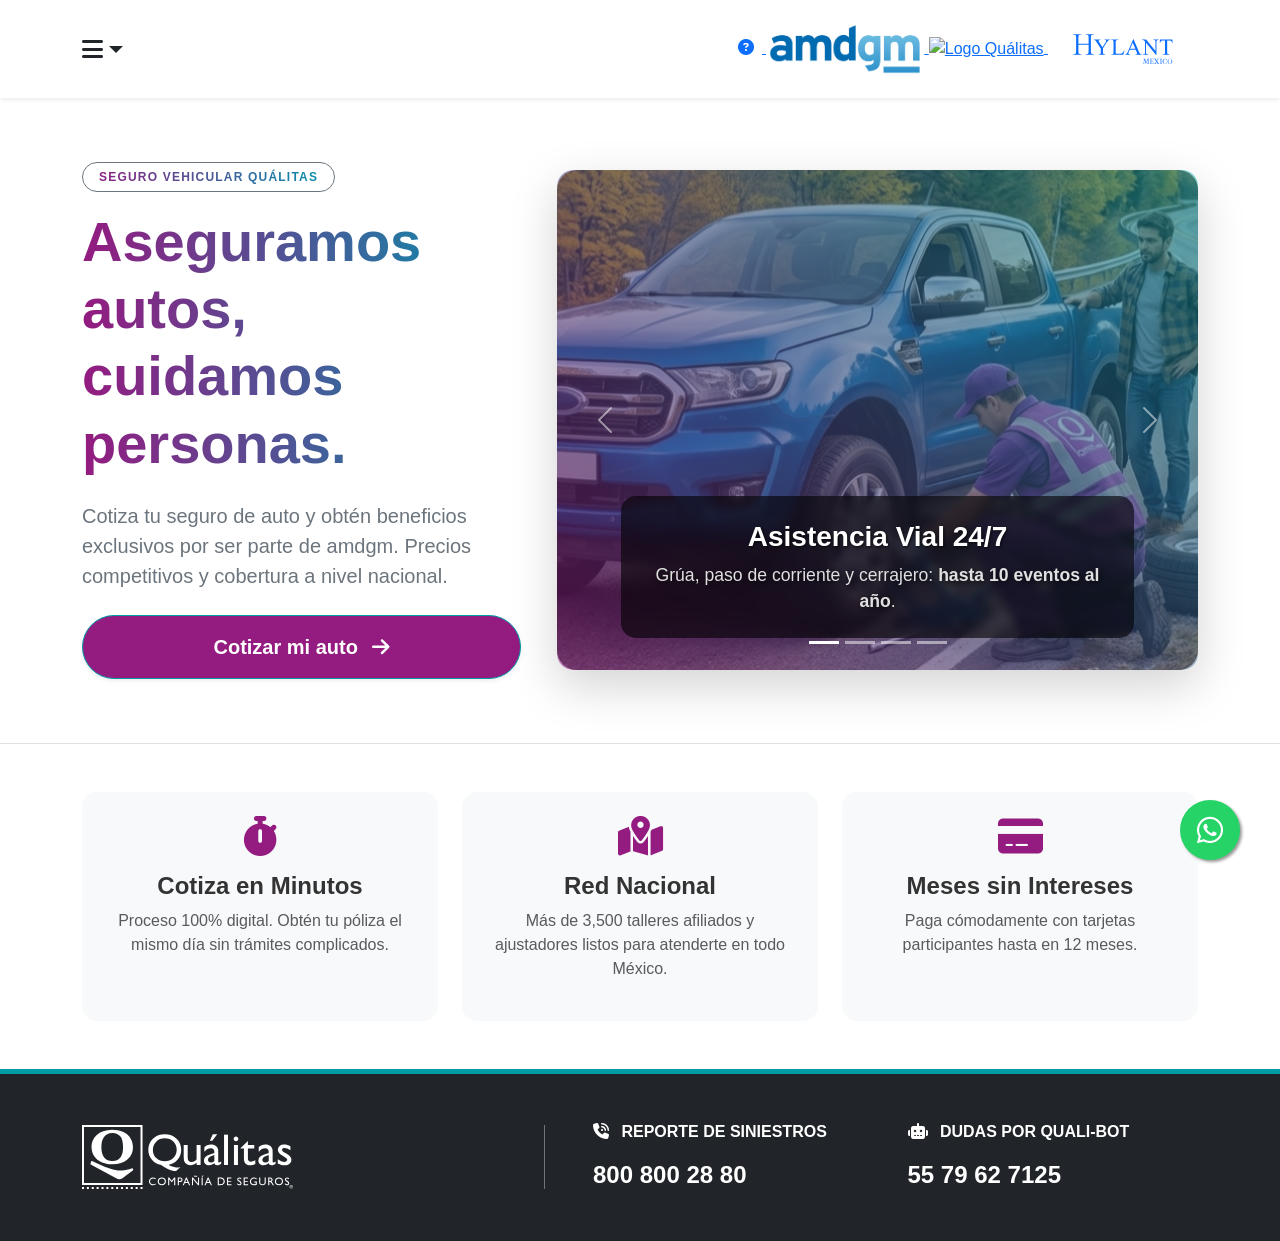
==== commit 2a05b7c4: "Update index.html" ====
--- a/index.html
+++ b/index.html
@@ -30,15 +30,25 @@
           </ul>
         </div>
 
-        <!-- Logos -->
-        <div class="brand-logo-container">
-          <img src="img/amdgm.jpg" alt="Logo amdgm" class="header-logo" style="max-height: 50px;">
-          <img src="https://www.qualitas.com.mx/documents/19189400/19781967/Qualitas-horizontal.png/692ae411-2d86-ae6b-461d-625b0bfd9472?t=1774680700783" alt="Logo Quálitas" class="header-logo" style="max-height: 40px;">
-          <svg viewBox="0 0 216 65" xmlns="http://www.w3.org/2000/svg" class="hylant-svg" style="max-height: 40px; fill: #4a5568;">
-            <path d="M11.38 20.99h22.11V8.24c0-2.27-.14-3.77-.43-4.5a2.9 2.9 0 0 0-1.39-1.41 6.13 6.13 0 0 0-3-.78h-1.59V.33h17.75v1.22h-1.58c-1.05 0-2.05.25-2.99.75-.71.35-1.19.88-1.45 1.61-.24.69-.37 2.14-.37 4.34V37c0 2.25.15 3.75.43 4.47.22.54.67 1.02 1.35 1.41.97.52 1.98.79 3.03.79h1.58v1.21H27.08v-1.21h1.59c1.82 0 3.15-.54 3.99-1.61.54-.69.82-2.38.82-5.06V23.43H11.37V37c0 2.25.14 3.75.42 4.47a3 3 0 0 0 1.38 1.41c.95.52 1.94.79 3 .79h1.61v1.21H0v-1.21h1.58c1.85 0 3.19-.54 4.02-1.61.53-.69.79-2.38.79-5.06V8.25c0-2.27-.14-3.77-.43-4.5a2.93 2.93 0 0 0-1.35-1.41 6.33 6.33 0 0 0-3.03-.78H0V.34h17.78v1.22h-1.61c-1.06 0-2.05.25-3 .75a2.8 2.8 0 0 0-1.41 1.61c-.27.69-.4 2.14-.4 4.34v12.75l.02-.02Zm56.8-8.98h11.51v.89h-.64c-.42 0-1.04.18-1.84.55-.82.38-1.55.91-2.22 1.61-.66.69-1.48 1.82-2.45 3.39l-7.95 12.5v8.25c0 2.02.22 3.28.68 3.78.62.68 1.59 1.02 2.92 1.02h1.08v.9H55.25V44h1.16c1.4 0 2.38-.42 2.97-1.26.36-.51.54-1.7.54-3.54v-7.79l-9.05-13.78a26.32 26.32 0 0 0-2.19-3.03 8.44 8.44 0 0 0-2.36-1.46 3.25 3.25 0 0 0-1.41-.24v-.89h14.11v.89h-.73a4.2 4.2 0 0 0-2.12.54c-.63.35-.95.89-.95 1.6 0 .58.5 1.63 1.49 3.16l6.88 10.6 6.47-10.14c.97-1.52 1.46-2.65 1.46-3.39a2.23 2.23 0 0 0-1.37-2.04 4.76 4.76 0 0 0-1.97-.32v-.9Zm42.09 23.78.81.17-2.35 8.93H82.7V44h1.24c1.4 0 2.39-.46 3-1.36.34-.52.51-1.71.51-3.59V17.81c0-2.05-.23-3.34-.68-3.86-.63-.72-1.57-1.07-2.82-1.07h-1.24v-.9h14.94v.9c-1.75-.02-2.98.14-3.7.48-.69.34-1.18.77-1.43 1.29-.25.51-.39 1.75-.39 3.71v20.68c0 1.33.13 2.26.39 2.76.2.34.5.59.9.75.4.16 1.68.24 3.8.24h2.4c2.53 0 4.31-.19 5.34-.56a6.92 6.92 0 0 0 2.79-1.97 16.6 16.6 0 0 0 2.53-4.49l-.01.02Zm25.15-1.91h-12.77l-2.24 5.19a8.42 8.42 0 0 0-.82 2.86c0 .5.24.95.71 1.34.49.37 1.52.61 3.12.73v.89h-10.39V44c1.38-.24 2.28-.56 2.68-.95.83-.78 1.75-2.36 2.75-4.73l11.61-27.08h.85l11.49 27.37c.92 2.2 1.76 3.64 2.51 4.3a5.26 5.26 0 0 0 3.16 1.09v.89h-13.02V44c1.31-.06 2.2-.28 2.65-.66.47-.37.71-.82.71-1.36 0-.71-.33-1.84-.98-3.38l-1.99-4.73-.03.01Zm-.68-1.8-5.6-13.3-5.74 13.3h11.34Zm14.48-20.09h8.96l20.17 24.67V17.68c0-2.02-.23-3.29-.68-3.78-.6-.68-1.55-1.02-2.84-1.02h-1.15v-.9h11.49v.9H184c-1.4 0-2.39.41-2.97 1.26-.36.52-.54 1.7-.54 3.54v27.74h-.88l-21.75-26.5v20.27c0 2.02.22 3.28.66 3.78.62.68 1.56 1.02 2.85 1.02h1.16v.89h-11.49v-.89h1.15c1.41 0 2.4-.42 2.99-1.27.36-.51.53-1.7.54-3.54V16.29a14.4 14.4 0 0 0-2.19-2.21 7.86 7.86 0 0 0-2.16-.99 7.65 7.65 0 0 0-2.15-.22v-.9.02Zm65.74 0 .37 7.71h-.93a9.25 9.25 0 0 0-.73-2.91 4.87 4.87 0 0 0-2.02-2.07 6.9 6.9 0 0 0-3.29-.68h-4.64v25.14c0 2.02.22 3.28.66 3.78.61.68 1.57 1.02 2.85 1.02h1.14v.89h-13.98v-.89h1.16c1.39 0 2.38-.42 2.97-1.27.36-.51.54-1.7.54-3.54V14.03h-3.97c-1.55 0-2.64.12-3.28.34-.85.3-1.57.9-2.17 1.77-.6.88-.96 2.06-1.07 3.54h-.92l.39-7.71h26.94l-.02.02ZM164.37 53.8v.44c-1.05 0-1.38.1-1.35.71l.04 1.39.32 5.77c.09 1.46.11 1.9 1.53 1.85v.44h-4.47v-.44c.92-.07 1.53-.15 1.53-.9l-.04-1.1-.39-6.77L158 64.4h-.41l-3.44-9.21-.54 7.29-.04.73c0 .56.54.76 1.31.76v.44h-3.61v-.44c.47-.02 1.22-.07 1.44-.39.19-.27.24-1.12.28-1.71l.47-6.46c.06-1.02-.09-1.07-1.31-1.17v-.44h3.07l3.03 8.07 3.09-8.07h3.03Zm4.9 4.93h2.32c.77 0 1.03 0 1.12-1.32h.43v3.29h-.43c-.04-1.34-.21-1.44-1.27-1.44h-2.17v3.48c0 1.05.04 1.05.97 1.05h1.63c.97 0 1.46-.15 1.87-1.97h.41l-.19 2.58h-7.76v-.41c1.38.05 1.53-.41 1.53-1.41v-6.92c0-1.24-.32-1.44-1.53-1.41v-.44h7.35l.09 2.32h-.39c-.24-1.61-.58-1.78-1.63-1.78h-2.34v4.39l-.01-.01Zm10.96-4.93v.44c-.64 0-1.27.02-1.27.41 0 .24.52 1 .69 1.22l1.5 2.12 1.65-2.27c.34-.46.52-.71.52-1 0-.49-.67-.49-1.22-.49v-.44h4.19v.44c-1.5.1-1.83.46-2.75 1.73l-1.93 2.66 2.62 3.73c.92 1.32 1.25 1.54 2.34 1.61v.44h-5.03v-.44c.99-.05 1.31-.05 1.31-.51 0-.34-.15-.56-.52-1.05l-1.74-2.46-1.78 2.46c-.37.49-.49.68-.49.95 0 .51.64.56 1.16.61v.44h-4.08v-.44c1.18-.02 1.8-.56 2.84-2l1.93-2.63-2.86-4c-.71-1.02-.86-1.02-1.89-1.1v-.44h4.81v.01Zm12.36.44c-1.55.07-1.55.34-1.55 1.83v6.04c0 1.56.3 1.75 1.63 1.85v.44h-4.73v-.44c1.33-.05 1.57-.24 1.57-1.9v-5.97c0-1.56-.3-1.75-1.63-1.85v-.44h4.71v.44Zm10.2 2.34h-.32c-.41-.9-1.25-2.66-3.37-2.66s-3.59 2.49-3.59 5.39c0 3.27 1.83 4.92 3.37 4.92 2.11 0 3.35-1.75 3.82-2.44h.37c-.32 1-.52 1.44-1.2 2.71a4.98 4.98 0 0 0-1.22 0c-1.25.12-1.48.15-1.85.15-3.14 0-4.98-2.29-4.98-5.43 0-3.63 2.71-5.8 5.16-5.8 1.63 0 2.45.85 2.94.85.26 0 .34-.1.45-.22h.34l.09 2.53h-.01Zm6.87-3.19c2.47 0 5.11 1.83 5.11 5.58 0 4.09-2.77 5.73-5.13 5.73s-5.13-1.63-5.13-5.73c0-3.75 2.77-5.58 5.16-5.58h-.01Zm-.06.41c-2.21 0-3.42 2.41-3.42 4.97 0 2.56.58 3.75 1.18 4.43a2.93 2.93 0 0 0 2.26 1.07c1.63 0 3.48-1.39 3.48-5.29 0-3.9-1.65-5.19-3.5-5.19v.01Z" fill="currentColor"/>
-          </svg>
-        </div>
-      </div>
+<!-- Logos --> 
+<div class="brand-logo-container"> 
+    <a href="index.html">
+        <!-- Icono de FontAwesome correctamente cerrado -->
+        <i class="fa-solid fa-circle-question me-2"></i> 
+        
+        <!-- Logo AMDGM -->
+        <img src="img/amdgm.jpg" alt="Logo amdgm" class="header-logo" style="max-height: 50px;"> 
+        
+        <!-- Logo Quálitas -->
+        <img src="https://www.qualitas.com.mx/documents/19189400/19781967/Qualitas-horizontal.png/692ae411-2d86-ae6b-461d-625b0bfd9472?t=1774680700783" alt="Logo Quálitas" class="header-logo" style="max-height: 40px;"> 
+        
+        <!-- Logo Hylant SVG -->
+        <svg viewBox="0 0 216 65" xmlns="http://www.w3.org/2000/svg" class="hylant-svg" style="max-height: 40px; fill: #4a5568;"> 
+            <path d="M11.38 20.99h22.11V8.24c0-2.27-.14-3.77-.43-4.5a2.9 2.9 0 0 0-1.39-1.41 6.13 6.13 0 0 0-3-.78h-1.59V.33h17.75v1.22h-1.58c-1.05 0-2.05.25-2.99.75-.71.35-1.19.88-1.45 1.61-.24.69-.37 2.14-.37 4.34V37c0 2.25.15 3.75.43 4.47.22.54.67 1.02 1.35 1.41.97.52 1.98.79 3.03.79h1.58v1.21H27.08v-1.21h1.59c1.82 0 3.15-.54 3.99-1.61.54-.69.82-2.38.82-5.06V23.43H11.37V37c0 2.25.14 3.75.42 4.47a3 3 0 0 0 1.38 1.41c.95.52 1.94.79 3 .79h1.61v1.21H0v-1.21h1.58c1.85 0 3.19-.54 4.02-1.61.53-.69.79-2.38.79-5.06V8.25c0-2.27-.14-3.77-.43-4.5a2.93 2.93 0 0 0-1.35-1.41 6.33 6.33 0 0 0-3.03-.78H0V.34h17.78v1.22h-1.61c-1.06 0-2.05.25-3 .75a2.8 2.8 0 0 0-1.41 1.61c-.27.69-.4 2.14-.4 4.34v12.75l.02-.02Zm56.8-8.98h11.51v.89h-.64c-.42 0-1.04.18-1.84.55-.82.38-1.55.91-2.22 1.61-.66.69-1.48 1.82-2.45 3.39l-7.95 12.5v8.25c0 2.02.22 3.28.68 3.78.62.68 1.59 1.02 2.92 1.02h1.08v.9H55.25V44h1.16c1.4 0 2.38-.42 2.97-1.26.36-.51.54-1.7.54-3.54v-7.79l-9.05-13.78a26.32 26.32 0 0 0-2.19-3.03 8.44 8.44 0 0 0-2.36-1.46 3.25 3.25 0 0 0-1.41-.24v-.89h14.11v.89h-.73a4.2 4.2 0 0 0-2.12.54c-.63.35-.95.89-.95 1.6 0 .58.5 1.63 1.49 3.16l6.88 10.6 6.47-10.14c.97-1.52 1.46-2.65 1.46-3.39a2.23 2.23 0 0 0-1.37-2.04 4.76 4.76 0 0 0-1.97-.32v-.9Zm42.09 23.78.81.17-2.35 8.93H82.7V44h1.24c1.4 0 2.39-.46 3-1.36.34-.52.51-1.71.51-3.59V17.81c0-2.05-.23-3.34-.68-3.86-.63-.72-1.57-1.07-2.82-1.07h-1.24v-.9h14.94v.9c-1.75-.02-2.98.14-3.7.48-.69.34-1.18.77-1.43 1.29-.25.51-.39 1.75-.39 3.71v20.68c0 1.33.13 2.26.39 2.76.2.34.5.59.9.75.4.16 1.68.24 3.8.24h2.4c2.53 0 4.31-.19 5.34-.56a6.92 6.92 0 0 0 2.79-1.97 16.6 16.6 0 0 0 2.53-4.49l-.01.02Zm25.15-1.91h-12.77l-2.24 5.19a8.42 8.42 0 0 0-.82 2.86c0 .5.24.95.71 1.34.49.37 1.52.61 3.12.73v.89h-10.39V44c1.38-.24 2.28-.56 2.68-.95.83-.78 1.75-2.36 2.75-4.73l11.61-27.08h.85l11.49 27.37c.92 2.2 1.76 3.64 2.51 4.3a5.26 5.26 0 0 0 3.16 1.09v.89h-13.02V44c1.31-.06 2.2-.28 2.65-.66.47-.37.71-.82.71-1.36 0-.71-.33-1.84-.98-3.38l-1.99-4.73-.03.01Zm-.68-1.8-5.6-13.3-5.74 13.3h11.34Zm14.48-20.09h8.96l20.17 24.67V17.68c0-2.02-.23-3.29-.68-3.78-.6-.68-1.55-1.02-2.84-1.02h-1.15v-.9h11.49v.9H184c-1.4 0-2.39.41-2.97 1.26-.36.52-.54 1.7-.54 3.54v27.74h-.88l-21.75-26.5v20.27c0 2.02.22 3.28.66 3.78.62.68 1.56 1.02 2.85 1.02h1.16v.89h-11.49v-.89h1.15c1.41 0 2.4-.42 2.99-1.27.36-.51.53-1.7.54-3.54V16.29a14.4 14.4 0 0 0-2.19-2.21 7.86 7.86 0 0 0-2.16-.99 7.65 7.65 0 0 0-2.15-.22v-.9.02Zm65.74 0 .37 7.71h-.93a9.25 9.25 0 0 0-.73-2.91 4.87 4.87 0 0 0-2.02-2.07 6.9 6.9 0 0 0-3.29-.68h-4.64v25.14c0 2.02.22 3.28.66 3.78.61.68 1.57 1.02 2.85 1.02h1.14v.89h-13.98v-.89h1.16c1.39 0 2.38-.42 2.97-1.27.36-.51.54-1.7.54-3.54V14.03h-3.97c-1.55 0-2.64.12-3.28.34-.85.3-1.57.9-2.17 1.77-.6.88-.96 2.06-1.07 3.54h-.92l.39-7.71h26.94l-.02.02ZM164.37 53.8v.44c-1.05 0-1.38.1-1.35.71l.04 1.39.32 5.77c.09 1.46.11 1.9 1.53 1.85v.44h-4.47v-.44c.92-.07 1.53-.15 1.53-.9l-.04-1.1-.39-6.77L158 64.4h-.41l-3.44-9.21-.54 7.29-.04.73c0 .56.54.76 1.31.76v.44h-3.61v-.44c.47-.02 1.22-.07 1.44-.39.19-.27.24-1.12.28-1.71l.47-6.46c.06-1.02-.09-1.07-1.31-1.17v-.44h3.07l3.03 8.07 3.09-8.07h3.03Zm4.9 4.93h2.32c.77 0 1.03 0 1.12-1.32h.43v3.29h-.43c-.04-1.34-.21-1.44-1.27-1.44h-2.17v3.48c0 1.05.04 1.05.97 1.05h1.63c.97 0 1.46-.15 1.87-1.97h.41l-.19 2.58h-7.76v-.41c1.38.05 1.53-.41 1.53-1.41v-6.92c0-1.24-.32-1.44-1.53-1.41v-.44h7.35l.09 2.32h-.39c-.24-1.61-.58-1.78-1.63-1.78h-2.34v4.39l-.01-.01Zm10.96-4.93v.44c-.64 0-1.27.02-1.27.41 0 .24.52 1 .69 1.22l1.5 2.12 1.65-2.27c.34-.46.52-.71.52-1 0-.49-.67-.49-1.22-.49v-.44h4.19v.44c-1.5.1-1.83.46-2.75 1.73l-1.93 2.66 2.62 3.73c.92 1.32 1.25 1.54 2.34 1.61v.44h-5.03v-.44c.99-.05 1.31-.05 1.31-.51 0-.34-.15-.56-.52-1.05l-1.74-2.46-1.78 2.46c-.37.49-.49.68-.49.95 0 .51.64.56 1.16.61v.44h-4.08v-.44c1.18-.02 1.8-.56 2.84-2l1.93-2.63-2.86-4c-.71-1.02-.86-1.02-1.89-1.1v-.44h4.81v.01Zm12.36.44c-1.55.07-1.55.34-1.55 1.83v6.04c0 1.56.3 1.75 1.63 1.85v.44h-4.73v-.44c1.33-.05 1.57-.24 1.57-1.9v-5.97c0-1.56-.3-1.75-1.63-1.85v-.44h4.71v.44Zm10.2 2.34h-.32c-.41-.9-1.25-2.66-3.37-2.66s-3.59 2.49-3.59 5.39c0 3.27 1.83 4.92 3.37 4.92 2.11 0 3.35-1.75 3.82-2.44h.37c-.32 1-.52 1.44-1.2 2.71a4.98 4.98 0 0 0-1.22 0c-1.25.12-1.48.15-1.85.15-3.14 0-4.98-2.29-4.98-5.43 0-3.63 2.71-5.8 5.16-5.8 1.63 0 2.45.85 2.94.85.26 0 .34-.1.45-.22h.34l.09 2.53h-.01Zm6.87-3.19c2.47 0 5.11 1.83 5.11 5.58 0 4.09-2.77 5.73-5.13 5.73s-5.13-1.63-5.13-5.73c0-3.75 2.77-5.58 5.16-5.58h-.01Zm-.06.41c-2.21 0-3.42 2.41-3.42 4.97 0 2.56.58 3.75 1.18 4.43a2.93 2.93 0 0 0 2.26 1.07c1.63 0 3.48-1.39 3.48-5.29 0-3.9-1.65-5.19-3.5-5.19v.01Z" fill="currentColor"/> 
+        </svg> 
+    </a> 
+</div>
+
     </header>
 
     <!-- HERO SECTION -->
--- a/css/styles.css
+++ b/css/styles.css
@@ -6,7 +6,7 @@
 }
 
 body {
-  font-family: "Segoe UI", Roboto, Helvetica, Arial, sans-serif;
+  font-family: Poppins,"Segoe UI", Roboto, Helvetica, Arial, sans-serif;
   color: #333;
   display: flex;
   flex-direction: column;
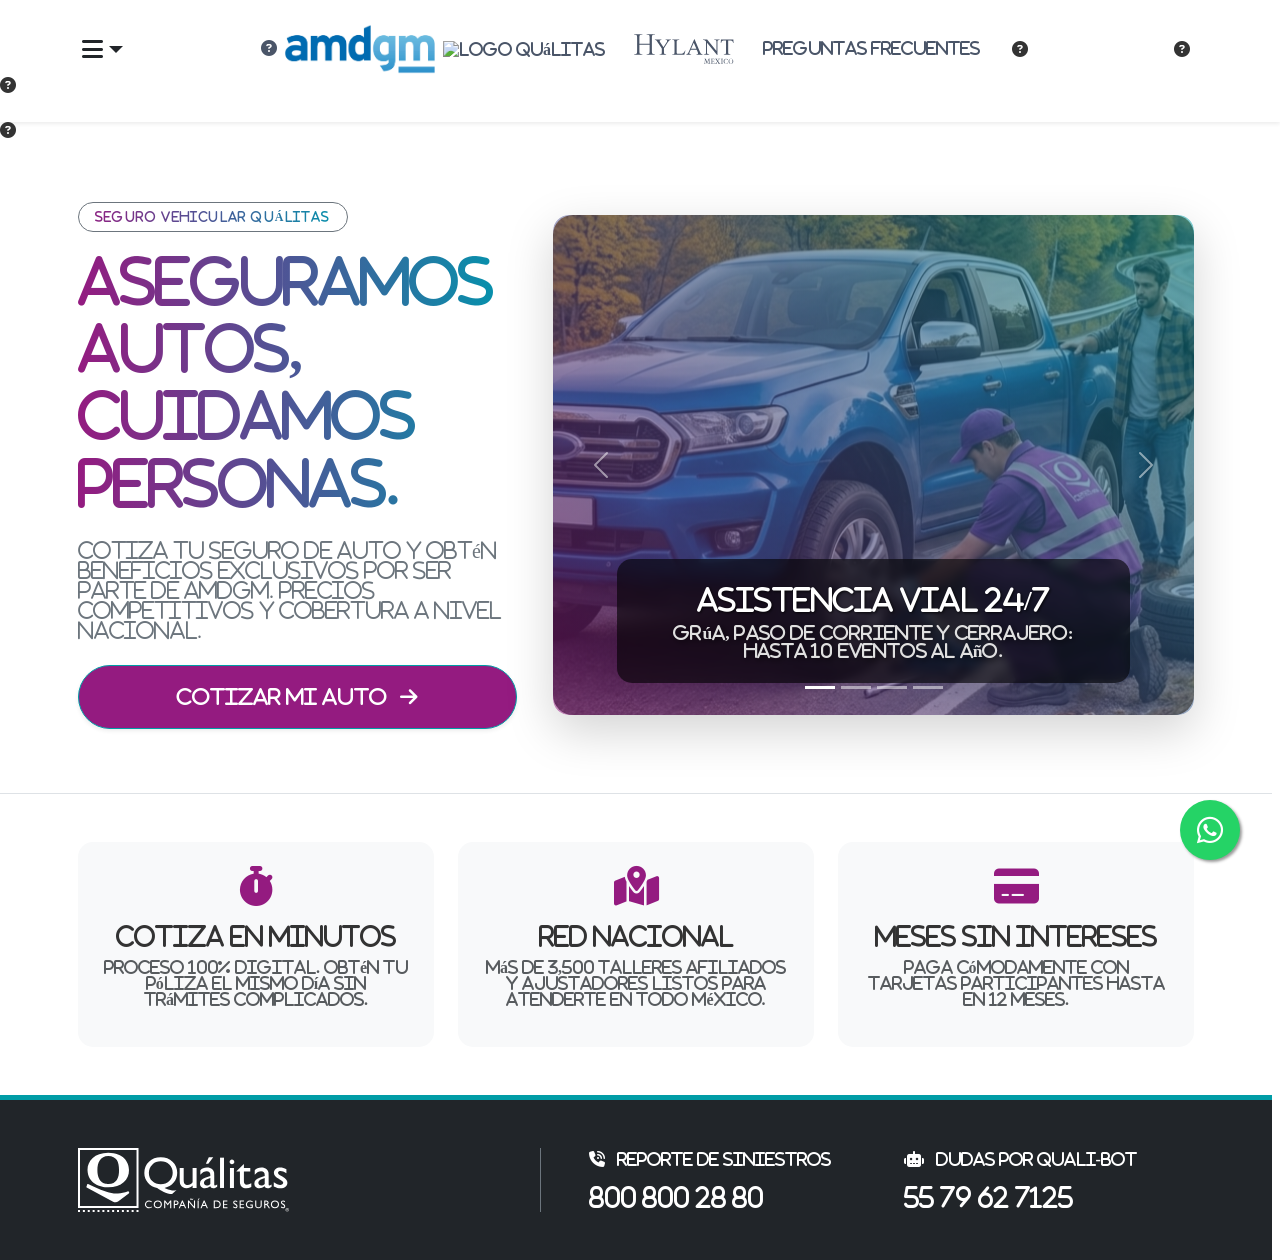
==== commit dc140113: "Update index.html" ====
--- a/index.html
+++ b/index.html
@@ -30,25 +30,17 @@
           </ul>
         </div>
 
-<!-- Logos --> 
-<div class="brand-logo-container"> 
-    <a href="index.html">
-        <!-- Icono de FontAwesome correctamente cerrado -->
-        <i class="fa-solid fa-circle-question me-2"></i> 
-        
-        <!-- Logo AMDGM -->
-        <img src="img/amdgm.jpg" alt="Logo amdgm" class="header-logo" style="max-height: 50px;"> 
-        
-        <!-- Logo Quálitas -->
-        <img src="https://www.qualitas.com.mx/documents/19189400/19781967/Qualitas-horizontal.png/692ae411-2d86-ae6b-461d-625b0bfd9472?t=1774680700783" alt="Logo Quálitas" class="header-logo" style="max-height: 40px;"> 
-        
-        <!-- Logo Hylant SVG -->
-        <svg viewBox="0 0 216 65" xmlns="http://www.w3.org/2000/svg" class="hylant-svg" style="max-height: 40px; fill: #4a5568;"> 
-            <path d="M11.38 20.99h22.11V8.24c0-2.27-.14-3.77-.43-4.5a2.9 2.9 0 0 0-1.39-1.41 6.13 6.13 0 0 0-3-.78h-1.59V.33h17.75v1.22h-1.58c-1.05 0-2.05.25-2.99.75-.71.35-1.19.88-1.45 1.61-.24.69-.37 2.14-.37 4.34V37c0 2.25.15 3.75.43 4.47.22.54.67 1.02 1.35 1.41.97.52 1.98.79 3.03.79h1.58v1.21H27.08v-1.21h1.59c1.82 0 3.15-.54 3.99-1.61.54-.69.82-2.38.82-5.06V23.43H11.37V37c0 2.25.14 3.75.42 4.47a3 3 0 0 0 1.38 1.41c.95.52 1.94.79 3 .79h1.61v1.21H0v-1.21h1.58c1.85 0 3.19-.54 4.02-1.61.53-.69.79-2.38.79-5.06V8.25c0-2.27-.14-3.77-.43-4.5a2.93 2.93 0 0 0-1.35-1.41 6.33 6.33 0 0 0-3.03-.78H0V.34h17.78v1.22h-1.61c-1.06 0-2.05.25-3 .75a2.8 2.8 0 0 0-1.41 1.61c-.27.69-.4 2.14-.4 4.34v12.75l.02-.02Zm56.8-8.98h11.51v.89h-.64c-.42 0-1.04.18-1.84.55-.82.38-1.55.91-2.22 1.61-.66.69-1.48 1.82-2.45 3.39l-7.95 12.5v8.25c0 2.02.22 3.28.68 3.78.62.68 1.59 1.02 2.92 1.02h1.08v.9H55.25V44h1.16c1.4 0 2.38-.42 2.97-1.26.36-.51.54-1.7.54-3.54v-7.79l-9.05-13.78a26.32 26.32 0 0 0-2.19-3.03 8.44 8.44 0 0 0-2.36-1.46 3.25 3.25 0 0 0-1.41-.24v-.89h14.11v.89h-.73a4.2 4.2 0 0 0-2.12.54c-.63.35-.95.89-.95 1.6 0 .58.5 1.63 1.49 3.16l6.88 10.6 6.47-10.14c.97-1.52 1.46-2.65 1.46-3.39a2.23 2.23 0 0 0-1.37-2.04 4.76 4.76 0 0 0-1.97-.32v-.9Zm42.09 23.78.81.17-2.35 8.93H82.7V44h1.24c1.4 0 2.39-.46 3-1.36.34-.52.51-1.71.51-3.59V17.81c0-2.05-.23-3.34-.68-3.86-.63-.72-1.57-1.07-2.82-1.07h-1.24v-.9h14.94v.9c-1.75-.02-2.98.14-3.7.48-.69.34-1.18.77-1.43 1.29-.25.51-.39 1.75-.39 3.71v20.68c0 1.33.13 2.26.39 2.76.2.34.5.59.9.75.4.16 1.68.24 3.8.24h2.4c2.53 0 4.31-.19 5.34-.56a6.92 6.92 0 0 0 2.79-1.97 16.6 16.6 0 0 0 2.53-4.49l-.01.02Zm25.15-1.91h-12.77l-2.24 5.19a8.42 8.42 0 0 0-.82 2.86c0 .5.24.95.71 1.34.49.37 1.52.61 3.12.73v.89h-10.39V44c1.38-.24 2.28-.56 2.68-.95.83-.78 1.75-2.36 2.75-4.73l11.61-27.08h.85l11.49 27.37c.92 2.2 1.76 3.64 2.51 4.3a5.26 5.26 0 0 0 3.16 1.09v.89h-13.02V44c1.31-.06 2.2-.28 2.65-.66.47-.37.71-.82.71-1.36 0-.71-.33-1.84-.98-3.38l-1.99-4.73-.03.01Zm-.68-1.8-5.6-13.3-5.74 13.3h11.34Zm14.48-20.09h8.96l20.17 24.67V17.68c0-2.02-.23-3.29-.68-3.78-.6-.68-1.55-1.02-2.84-1.02h-1.15v-.9h11.49v.9H184c-1.4 0-2.39.41-2.97 1.26-.36.52-.54 1.7-.54 3.54v27.74h-.88l-21.75-26.5v20.27c0 2.02.22 3.28.66 3.78.62.68 1.56 1.02 2.85 1.02h1.16v.89h-11.49v-.89h1.15c1.41 0 2.4-.42 2.99-1.27.36-.51.53-1.7.54-3.54V16.29a14.4 14.4 0 0 0-2.19-2.21 7.86 7.86 0 0 0-2.16-.99 7.65 7.65 0 0 0-2.15-.22v-.9.02Zm65.74 0 .37 7.71h-.93a9.25 9.25 0 0 0-.73-2.91 4.87 4.87 0 0 0-2.02-2.07 6.9 6.9 0 0 0-3.29-.68h-4.64v25.14c0 2.02.22 3.28.66 3.78.61.68 1.57 1.02 2.85 1.02h1.14v.89h-13.98v-.89h1.16c1.39 0 2.38-.42 2.97-1.27.36-.51.54-1.7.54-3.54V14.03h-3.97c-1.55 0-2.64.12-3.28.34-.85.3-1.57.9-2.17 1.77-.6.88-.96 2.06-1.07 3.54h-.92l.39-7.71h26.94l-.02.02ZM164.37 53.8v.44c-1.05 0-1.38.1-1.35.71l.04 1.39.32 5.77c.09 1.46.11 1.9 1.53 1.85v.44h-4.47v-.44c.92-.07 1.53-.15 1.53-.9l-.04-1.1-.39-6.77L158 64.4h-.41l-3.44-9.21-.54 7.29-.04.73c0 .56.54.76 1.31.76v.44h-3.61v-.44c.47-.02 1.22-.07 1.44-.39.19-.27.24-1.12.28-1.71l.47-6.46c.06-1.02-.09-1.07-1.31-1.17v-.44h3.07l3.03 8.07 3.09-8.07h3.03Zm4.9 4.93h2.32c.77 0 1.03 0 1.12-1.32h.43v3.29h-.43c-.04-1.34-.21-1.44-1.27-1.44h-2.17v3.48c0 1.05.04 1.05.97 1.05h1.63c.97 0 1.46-.15 1.87-1.97h.41l-.19 2.58h-7.76v-.41c1.38.05 1.53-.41 1.53-1.41v-6.92c0-1.24-.32-1.44-1.53-1.41v-.44h7.35l.09 2.32h-.39c-.24-1.61-.58-1.78-1.63-1.78h-2.34v4.39l-.01-.01Zm10.96-4.93v.44c-.64 0-1.27.02-1.27.41 0 .24.52 1 .69 1.22l1.5 2.12 1.65-2.27c.34-.46.52-.71.52-1 0-.49-.67-.49-1.22-.49v-.44h4.19v.44c-1.5.1-1.83.46-2.75 1.73l-1.93 2.66 2.62 3.73c.92 1.32 1.25 1.54 2.34 1.61v.44h-5.03v-.44c.99-.05 1.31-.05 1.31-.51 0-.34-.15-.56-.52-1.05l-1.74-2.46-1.78 2.46c-.37.49-.49.68-.49.95 0 .51.64.56 1.16.61v.44h-4.08v-.44c1.18-.02 1.8-.56 2.84-2l1.93-2.63-2.86-4c-.71-1.02-.86-1.02-1.89-1.1v-.44h4.81v.01Zm12.36.44c-1.55.07-1.55.34-1.55 1.83v6.04c0 1.56.3 1.75 1.63 1.85v.44h-4.73v-.44c1.33-.05 1.57-.24 1.57-1.9v-5.97c0-1.56-.3-1.75-1.63-1.85v-.44h4.71v.44Zm10.2 2.34h-.32c-.41-.9-1.25-2.66-3.37-2.66s-3.59 2.49-3.59 5.39c0 3.27 1.83 4.92 3.37 4.92 2.11 0 3.35-1.75 3.82-2.44h.37c-.32 1-.52 1.44-1.2 2.71a4.98 4.98 0 0 0-1.22 0c-1.25.12-1.48.15-1.85.15-3.14 0-4.98-2.29-4.98-5.43 0-3.63 2.71-5.8 5.16-5.8 1.63 0 2.45.85 2.94.85.26 0 .34-.1.45-.22h.34l.09 2.53h-.01Zm6.87-3.19c2.47 0 5.11 1.83 5.11 5.58 0 4.09-2.77 5.73-5.13 5.73s-5.13-1.63-5.13-5.73c0-3.75 2.77-5.58 5.16-5.58h-.01Zm-.06.41c-2.21 0-3.42 2.41-3.42 4.97 0 2.56.58 3.75 1.18 4.43a2.93 2.93 0 0 0 2.26 1.07c1.63 0 3.48-1.39 3.48-5.29 0-3.9-1.65-5.19-3.5-5.19v.01Z" fill="currentColor"/> 
-        </svg> 
-    </a> 
-</div>
-
+        <!-- Logos -->
+        <div class="brand-logo-container">
+          <a class="dropdown-item" href="faq.html"><i class="fa-solid fa-circle-question me-2">
+          <img src="img/amdgm.jpg" alt="Logo amdgm" class="header-logo" style="max-height: 50px;">
+          <img src="https://www.qualitas.com.mx/documents/19189400/19781967/Qualitas-horizontal.png/692ae411-2d86-ae6b-461d-625b0bfd9472?t=1774680700783" alt="Logo Quálitas" class="header-logo" style="max-height: 40px;">
+          <svg viewBox="0 0 216 65" xmlns="http://www.w3.org/2000/svg" class="hylant-svg" style="max-height: 40px; fill: #4a5568;">
+            <path d="M11.38 20.99h22.11V8.24c0-2.27-.14-3.77-.43-4.5a2.9 2.9 0 0 0-1.39-1.41 6.13 6.13 0 0 0-3-.78h-1.59V.33h17.75v1.22h-1.58c-1.05 0-2.05.25-2.99.75-.71.35-1.19.88-1.45 1.61-.24.69-.37 2.14-.37 4.34V37c0 2.25.15 3.75.43 4.47.22.54.67 1.02 1.35 1.41.97.52 1.98.79 3.03.79h1.58v1.21H27.08v-1.21h1.59c1.82 0 3.15-.54 3.99-1.61.54-.69.82-2.38.82-5.06V23.43H11.37V37c0 2.25.14 3.75.42 4.47a3 3 0 0 0 1.38 1.41c.95.52 1.94.79 3 .79h1.61v1.21H0v-1.21h1.58c1.85 0 3.19-.54 4.02-1.61.53-.69.79-2.38.79-5.06V8.25c0-2.27-.14-3.77-.43-4.5a2.93 2.93 0 0 0-1.35-1.41 6.33 6.33 0 0 0-3.03-.78H0V.34h17.78v1.22h-1.61c-1.06 0-2.05.25-3 .75a2.8 2.8 0 0 0-1.41 1.61c-.27.69-.4 2.14-.4 4.34v12.75l.02-.02Zm56.8-8.98h11.51v.89h-.64c-.42 0-1.04.18-1.84.55-.82.38-1.55.91-2.22 1.61-.66.69-1.48 1.82-2.45 3.39l-7.95 12.5v8.25c0 2.02.22 3.28.68 3.78.62.68 1.59 1.02 2.92 1.02h1.08v.9H55.25V44h1.16c1.4 0 2.38-.42 2.97-1.26.36-.51.54-1.7.54-3.54v-7.79l-9.05-13.78a26.32 26.32 0 0 0-2.19-3.03 8.44 8.44 0 0 0-2.36-1.46 3.25 3.25 0 0 0-1.41-.24v-.89h14.11v.89h-.73a4.2 4.2 0 0 0-2.12.54c-.63.35-.95.89-.95 1.6 0 .58.5 1.63 1.49 3.16l6.88 10.6 6.47-10.14c.97-1.52 1.46-2.65 1.46-3.39a2.23 2.23 0 0 0-1.37-2.04 4.76 4.76 0 0 0-1.97-.32v-.9Zm42.09 23.78.81.17-2.35 8.93H82.7V44h1.24c1.4 0 2.39-.46 3-1.36.34-.52.51-1.71.51-3.59V17.81c0-2.05-.23-3.34-.68-3.86-.63-.72-1.57-1.07-2.82-1.07h-1.24v-.9h14.94v.9c-1.75-.02-2.98.14-3.7.48-.69.34-1.18.77-1.43 1.29-.25.51-.39 1.75-.39 3.71v20.68c0 1.33.13 2.26.39 2.76.2.34.5.59.9.75.4.16 1.68.24 3.8.24h2.4c2.53 0 4.31-.19 5.34-.56a6.92 6.92 0 0 0 2.79-1.97 16.6 16.6 0 0 0 2.53-4.49l-.01.02Zm25.15-1.91h-12.77l-2.24 5.19a8.42 8.42 0 0 0-.82 2.86c0 .5.24.95.71 1.34.49.37 1.52.61 3.12.73v.89h-10.39V44c1.38-.24 2.28-.56 2.68-.95.83-.78 1.75-2.36 2.75-4.73l11.61-27.08h.85l11.49 27.37c.92 2.2 1.76 3.64 2.51 4.3a5.26 5.26 0 0 0 3.16 1.09v.89h-13.02V44c1.31-.06 2.2-.28 2.65-.66.47-.37.71-.82.71-1.36 0-.71-.33-1.84-.98-3.38l-1.99-4.73-.03.01Zm-.68-1.8-5.6-13.3-5.74 13.3h11.34Zm14.48-20.09h8.96l20.17 24.67V17.68c0-2.02-.23-3.29-.68-3.78-.6-.68-1.55-1.02-2.84-1.02h-1.15v-.9h11.49v.9H184c-1.4 0-2.39.41-2.97 1.26-.36.52-.54 1.7-.54 3.54v27.74h-.88l-21.75-26.5v20.27c0 2.02.22 3.28.66 3.78.62.68 1.56 1.02 2.85 1.02h1.16v.89h-11.49v-.89h1.15c1.41 0 2.4-.42 2.99-1.27.36-.51.53-1.7.54-3.54V16.29a14.4 14.4 0 0 0-2.19-2.21 7.86 7.86 0 0 0-2.16-.99 7.65 7.65 0 0 0-2.15-.22v-.9.02Zm65.74 0 .37 7.71h-.93a9.25 9.25 0 0 0-.73-2.91 4.87 4.87 0 0 0-2.02-2.07 6.9 6.9 0 0 0-3.29-.68h-4.64v25.14c0 2.02.22 3.28.66 3.78.61.68 1.57 1.02 2.85 1.02h1.14v.89h-13.98v-.89h1.16c1.39 0 2.38-.42 2.97-1.27.36-.51.54-1.7.54-3.54V14.03h-3.97c-1.55 0-2.64.12-3.28.34-.85.3-1.57.9-2.17 1.77-.6.88-.96 2.06-1.07 3.54h-.92l.39-7.71h26.94l-.02.02ZM164.37 53.8v.44c-1.05 0-1.38.1-1.35.71l.04 1.39.32 5.77c.09 1.46.11 1.9 1.53 1.85v.44h-4.47v-.44c.92-.07 1.53-.15 1.53-.9l-.04-1.1-.39-6.77L158 64.4h-.41l-3.44-9.21-.54 7.29-.04.73c0 .56.54.76 1.31.76v.44h-3.61v-.44c.47-.02 1.22-.07 1.44-.39.19-.27.24-1.12.28-1.71l.47-6.46c.06-1.02-.09-1.07-1.31-1.17v-.44h3.07l3.03 8.07 3.09-8.07h3.03Zm4.9 4.93h2.32c.77 0 1.03 0 1.12-1.32h.43v3.29h-.43c-.04-1.34-.21-1.44-1.27-1.44h-2.17v3.48c0 1.05.04 1.05.97 1.05h1.63c.97 0 1.46-.15 1.87-1.97h.41l-.19 2.58h-7.76v-.41c1.38.05 1.53-.41 1.53-1.41v-6.92c0-1.24-.32-1.44-1.53-1.41v-.44h7.35l.09 2.32h-.39c-.24-1.61-.58-1.78-1.63-1.78h-2.34v4.39l-.01-.01Zm10.96-4.93v.44c-.64 0-1.27.02-1.27.41 0 .24.52 1 .69 1.22l1.5 2.12 1.65-2.27c.34-.46.52-.71.52-1 0-.49-.67-.49-1.22-.49v-.44h4.19v.44c-1.5.1-1.83.46-2.75 1.73l-1.93 2.66 2.62 3.73c.92 1.32 1.25 1.54 2.34 1.61v.44h-5.03v-.44c.99-.05 1.31-.05 1.31-.51 0-.34-.15-.56-.52-1.05l-1.74-2.46-1.78 2.46c-.37.49-.49.68-.49.95 0 .51.64.56 1.16.61v.44h-4.08v-.44c1.18-.02 1.8-.56 2.84-2l1.93-2.63-2.86-4c-.71-1.02-.86-1.02-1.89-1.1v-.44h4.81v.01Zm12.36.44c-1.55.07-1.55.34-1.55 1.83v6.04c0 1.56.3 1.75 1.63 1.85v.44h-4.73v-.44c1.33-.05 1.57-.24 1.57-1.9v-5.97c0-1.56-.3-1.75-1.63-1.85v-.44h4.71v.44Zm10.2 2.34h-.32c-.41-.9-1.25-2.66-3.37-2.66s-3.59 2.49-3.59 5.39c0 3.27 1.83 4.92 3.37 4.92 2.11 0 3.35-1.75 3.82-2.44h.37c-.32 1-.52 1.44-1.2 2.71a4.98 4.98 0 0 0-1.22 0c-1.25.12-1.48.15-1.85.15-3.14 0-4.98-2.29-4.98-5.43 0-3.63 2.71-5.8 5.16-5.8 1.63 0 2.45.85 2.94.85.26 0 .34-.1.45-.22h.34l.09 2.53h-.01Zm6.87-3.19c2.47 0 5.11 1.83 5.11 5.58 0 4.09-2.77 5.73-5.13 5.73s-5.13-1.63-5.13-5.73c0-3.75 2.77-5.58 5.16-5.58h-.01Zm-.06.41c-2.21 0-3.42 2.41-3.42 4.97 0 2.56.58 3.75 1.18 4.43a2.93 2.93 0 0 0 2.26 1.07c1.63 0 3.48-1.39 3.48-5.29 0-3.9-1.65-5.19-3.5-5.19v.01Z" fill="currentColor"/>
+          </svg>
+           Preguntas Frecuentes</a>
+        </div>
+      </div>
     </header>
 
     <!-- HERO SECTION -->
--- a/css/styles.css
+++ b/css/styles.css
@@ -289,4 +289,12 @@
         color: var(--qualitas-purple);
         margin-bottom: 1rem;
       }
-  
+  .brand-logo-container a {
+    color: #4a5568; /* El color gris de tu marca */
+    text-decoration: none; /* Quita la línea de abajo del enlace */
+}
+
+.brand-logo-container a:hover {
+    color: #2d3748; /* Opcional: Un gris más oscuro cuando pasas el mouse */
+}
+
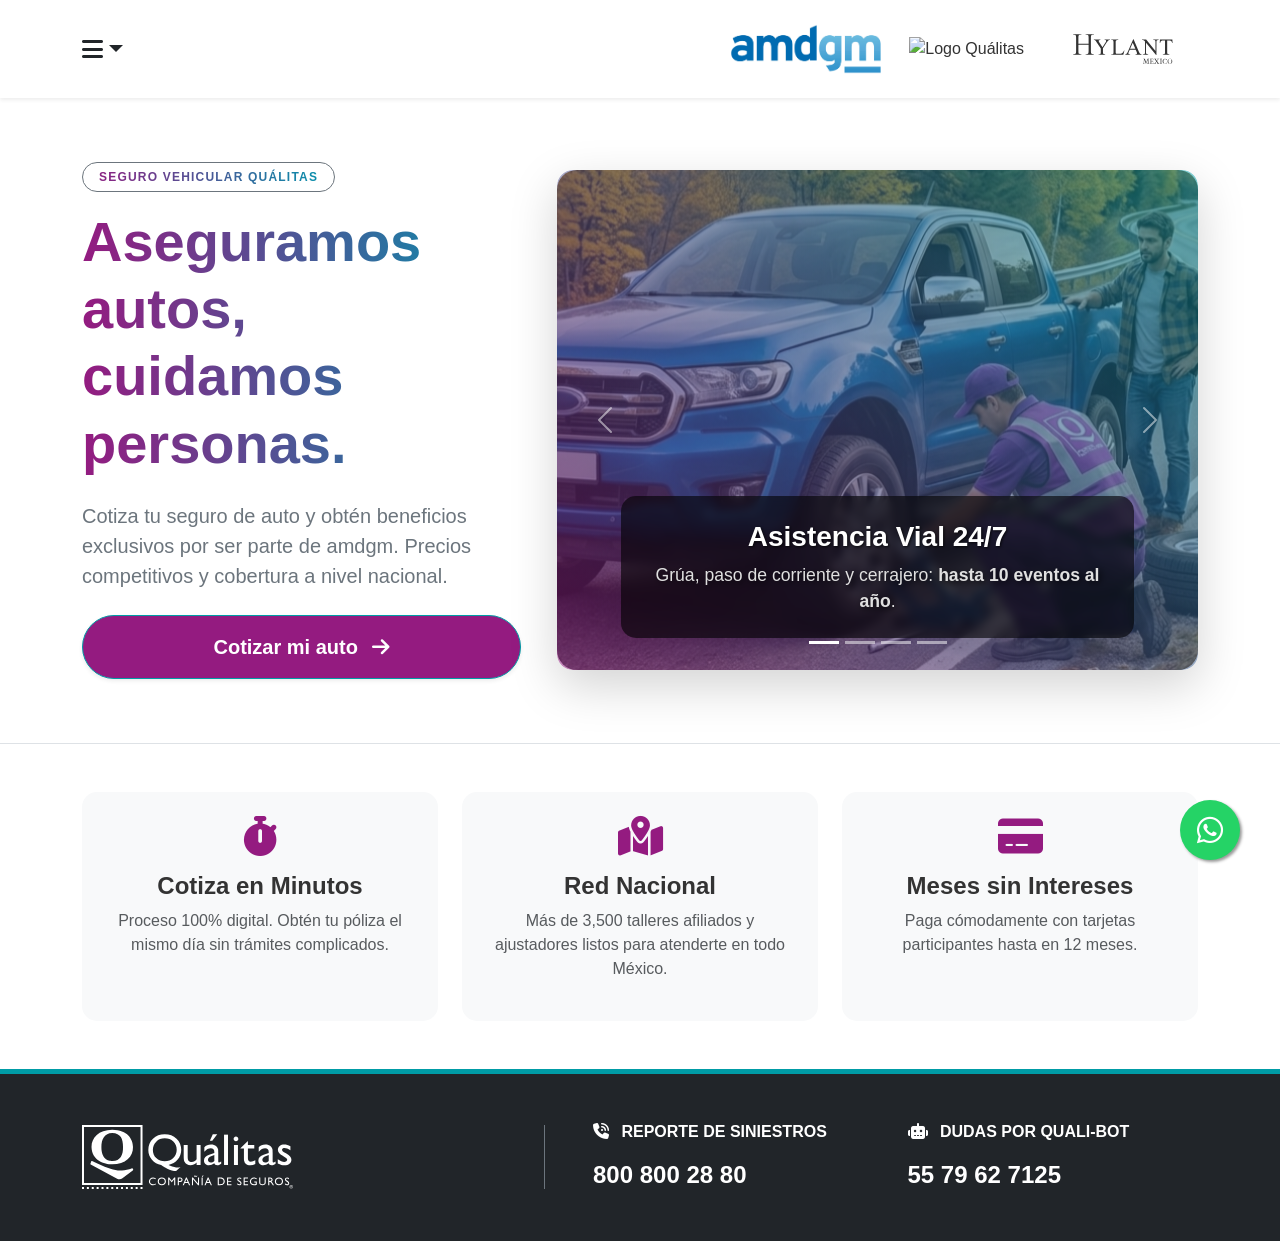
==== commit 10723149: "Update index.html" ====
--- a/index.html
+++ b/index.html
@@ -6,39 +6,79 @@
     <title>Portal de Seguros | amdgm - Quálitas - Hylant</title>
 
     <!-- Bootstrap CSS -->
-    <link href="https://cdn.jsdelivr.net/npm/bootstrap@5.3.0/dist/css/bootstrap.min.css" rel="stylesheet" />
+    <link
+      href="https://cdn.jsdelivr.net/npm/bootstrap@5.3.0/dist/css/bootstrap.min.css"
+      rel="stylesheet"
+    />
     <!-- Font Awesome -->
-    <link rel="stylesheet" href="https://cdnjs.cloudflare.com/ajax/libs/font-awesome/6.4.0/css/all.min.css" />
+    <link
+      rel="stylesheet"
+      href="https://cdnjs.cloudflare.com/ajax/libs/font-awesome/6.4.0/css/all.min.css"
+    />
     <!-- Custom Styles -->
     <link rel="stylesheet" href="css/styles.css" />
-
   </head>
   <body class="d-flex flex-column min-vh-100">
-
-    
-        <header class="bg-white py-4 shadow-sm">
+    <header class="bg-white py-4 shadow-sm">
       <div class="container d-flex justify-content-between align-items-center">
         <div class="dropdown">
-          <a href="#" class="d-flex align-items-center mb-2 mb-lg-0 text-dark text-decoration-none dropdown-toggle fs-4" data-bs-toggle="dropdown" aria-expanded="false">
+          <a
+            href="#"
+            class="d-flex align-items-center mb-2 mb-lg-0 text-dark text-decoration-none dropdown-toggle fs-4"
+            data-bs-toggle="dropdown"
+            aria-expanded="false"
+          >
             <i class="fa-solid fa-bars"></i>
           </a>
           <ul class="dropdown-menu shadow border-0">
-            <li><a class="dropdown-item active fw-bold" href="index.html"><i class="fa-solid fa-house me-2"></i> Inicio</a></li>
-            <li><a class="dropdown-item" href="faq.html"><i class="fa-solid fa-circle-question me-2"></i> Preguntas Frecuentes</a></li>
+            <li>
+              <a class="dropdown-item active fw-bold" href="index.html"
+                ><i class="fa-solid fa-house me-2"></i> Inicio</a
+              >
+            </li>
+            <li>
+              <a class="dropdown-item" href="faq.html"
+                ><i class="fa-solid fa-circle-question me-2"></i> Preguntas
+                Frecuentes</a
+              >
+            </li>
             <li><hr class="dropdown-divider" /></li>
-            <li><a class="dropdown-item text-success fw-bold" href="https://api.whatsapp.com/send/?phone=5215563561516" target="_blank"><i class="fa-brands fa-whatsapp me-2"></i> Contacto Asesor</a></li>
+            <li>
+              <a
+                class="dropdown-item text-success fw-bold"
+                href="https://api.whatsapp.com/send/?phone=5215563561516"
+                target="_blank"
+                ><i class="fa-brands fa-whatsapp me-2"></i> Contacto Asesor</a
+              >
+            </li>
           </ul>
         </div>
 
         <!-- Logos -->
         <div class="brand-logo-container">
-          <a class="dropdown-item" href="faq.html"><i class="fa-solid fa-circle-question me-2">
-          <img src="img/amdgm.jpg" alt="Logo amdgm" class="header-logo" style="max-height: 50px;">
-          <img src="https://www.qualitas.com.mx/documents/19189400/19781967/Qualitas-horizontal.png/692ae411-2d86-ae6b-461d-625b0bfd9472?t=1774680700783" alt="Logo Quálitas" class="header-logo" style="max-height: 40px;">
-          <svg viewBox="0 0 216 65" xmlns="http://www.w3.org/2000/svg" class="hylant-svg" style="max-height: 40px; fill: #4a5568;">
-            <path d="M11.38 20.99h22.11V8.24c0-2.27-.14-3.77-.43-4.5a2.9 2.9 0 0 0-1.39-1.41 6.13 6.13 0 0 0-3-.78h-1.59V.33h17.75v1.22h-1.58c-1.05 0-2.05.25-2.99.75-.71.35-1.19.88-1.45 1.61-.24.69-.37 2.14-.37 4.34V37c0 2.25.15 3.75.43 4.47.22.54.67 1.02 1.35 1.41.97.52 1.98.79 3.03.79h1.58v1.21H27.08v-1.21h1.59c1.82 0 3.15-.54 3.99-1.61.54-.69.82-2.38.82-5.06V23.43H11.37V37c0 2.25.14 3.75.42 4.47a3 3 0 0 0 1.38 1.41c.95.52 1.94.79 3 .79h1.61v1.21H0v-1.21h1.58c1.85 0 3.19-.54 4.02-1.61.53-.69.79-2.38.79-5.06V8.25c0-2.27-.14-3.77-.43-4.5a2.93 2.93 0 0 0-1.35-1.41 6.33 6.33 0 0 0-3.03-.78H0V.34h17.78v1.22h-1.61c-1.06 0-2.05.25-3 .75a2.8 2.8 0 0 0-1.41 1.61c-.27.69-.4 2.14-.4 4.34v12.75l.02-.02Zm56.8-8.98h11.51v.89h-.64c-.42 0-1.04.18-1.84.55-.82.38-1.55.91-2.22 1.61-.66.69-1.48 1.82-2.45 3.39l-7.95 12.5v8.25c0 2.02.22 3.28.68 3.78.62.68 1.59 1.02 2.92 1.02h1.08v.9H55.25V44h1.16c1.4 0 2.38-.42 2.97-1.26.36-.51.54-1.7.54-3.54v-7.79l-9.05-13.78a26.32 26.32 0 0 0-2.19-3.03 8.44 8.44 0 0 0-2.36-1.46 3.25 3.25 0 0 0-1.41-.24v-.89h14.11v.89h-.73a4.2 4.2 0 0 0-2.12.54c-.63.35-.95.89-.95 1.6 0 .58.5 1.63 1.49 3.16l6.88 10.6 6.47-10.14c.97-1.52 1.46-2.65 1.46-3.39a2.23 2.23 0 0 0-1.37-2.04 4.76 4.76 0 0 0-1.97-.32v-.9Zm42.09 23.78.81.17-2.35 8.93H82.7V44h1.24c1.4 0 2.39-.46 3-1.36.34-.52.51-1.71.51-3.59V17.81c0-2.05-.23-3.34-.68-3.86-.63-.72-1.57-1.07-2.82-1.07h-1.24v-.9h14.94v.9c-1.75-.02-2.98.14-3.7.48-.69.34-1.18.77-1.43 1.29-.25.51-.39 1.75-.39 3.71v20.68c0 1.33.13 2.26.39 2.76.2.34.5.59.9.75.4.16 1.68.24 3.8.24h2.4c2.53 0 4.31-.19 5.34-.56a6.92 6.92 0 0 0 2.79-1.97 16.6 16.6 0 0 0 2.53-4.49l-.01.02Zm25.15-1.91h-12.77l-2.24 5.19a8.42 8.42 0 0 0-.82 2.86c0 .5.24.95.71 1.34.49.37 1.52.61 3.12.73v.89h-10.39V44c1.38-.24 2.28-.56 2.68-.95.83-.78 1.75-2.36 2.75-4.73l11.61-27.08h.85l11.49 27.37c.92 2.2 1.76 3.64 2.51 4.3a5.26 5.26 0 0 0 3.16 1.09v.89h-13.02V44c1.31-.06 2.2-.28 2.65-.66.47-.37.71-.82.71-1.36 0-.71-.33-1.84-.98-3.38l-1.99-4.73-.03.01Zm-.68-1.8-5.6-13.3-5.74 13.3h11.34Zm14.48-20.09h8.96l20.17 24.67V17.68c0-2.02-.23-3.29-.68-3.78-.6-.68-1.55-1.02-2.84-1.02h-1.15v-.9h11.49v.9H184c-1.4 0-2.39.41-2.97 1.26-.36.52-.54 1.7-.54 3.54v27.74h-.88l-21.75-26.5v20.27c0 2.02.22 3.28.66 3.78.62.68 1.56 1.02 2.85 1.02h1.16v.89h-11.49v-.89h1.15c1.41 0 2.4-.42 2.99-1.27.36-.51.53-1.7.54-3.54V16.29a14.4 14.4 0 0 0-2.19-2.21 7.86 7.86 0 0 0-2.16-.99 7.65 7.65 0 0 0-2.15-.22v-.9.02Zm65.74 0 .37 7.71h-.93a9.25 9.25 0 0 0-.73-2.91 4.87 4.87 0 0 0-2.02-2.07 6.9 6.9 0 0 0-3.29-.68h-4.64v25.14c0 2.02.22 3.28.66 3.78.61.68 1.57 1.02 2.85 1.02h1.14v.89h-13.98v-.89h1.16c1.39 0 2.38-.42 2.97-1.27.36-.51.54-1.7.54-3.54V14.03h-3.97c-1.55 0-2.64.12-3.28.34-.85.3-1.57.9-2.17 1.77-.6.88-.96 2.06-1.07 3.54h-.92l.39-7.71h26.94l-.02.02ZM164.37 53.8v.44c-1.05 0-1.38.1-1.35.71l.04 1.39.32 5.77c.09 1.46.11 1.9 1.53 1.85v.44h-4.47v-.44c.92-.07 1.53-.15 1.53-.9l-.04-1.1-.39-6.77L158 64.4h-.41l-3.44-9.21-.54 7.29-.04.73c0 .56.54.76 1.31.76v.44h-3.61v-.44c.47-.02 1.22-.07 1.44-.39.19-.27.24-1.12.28-1.71l.47-6.46c.06-1.02-.09-1.07-1.31-1.17v-.44h3.07l3.03 8.07 3.09-8.07h3.03Zm4.9 4.93h2.32c.77 0 1.03 0 1.12-1.32h.43v3.29h-.43c-.04-1.34-.21-1.44-1.27-1.44h-2.17v3.48c0 1.05.04 1.05.97 1.05h1.63c.97 0 1.46-.15 1.87-1.97h.41l-.19 2.58h-7.76v-.41c1.38.05 1.53-.41 1.53-1.41v-6.92c0-1.24-.32-1.44-1.53-1.41v-.44h7.35l.09 2.32h-.39c-.24-1.61-.58-1.78-1.63-1.78h-2.34v4.39l-.01-.01Zm10.96-4.93v.44c-.64 0-1.27.02-1.27.41 0 .24.52 1 .69 1.22l1.5 2.12 1.65-2.27c.34-.46.52-.71.52-1 0-.49-.67-.49-1.22-.49v-.44h4.19v.44c-1.5.1-1.83.46-2.75 1.73l-1.93 2.66 2.62 3.73c.92 1.32 1.25 1.54 2.34 1.61v.44h-5.03v-.44c.99-.05 1.31-.05 1.31-.51 0-.34-.15-.56-.52-1.05l-1.74-2.46-1.78 2.46c-.37.49-.49.68-.49.95 0 .51.64.56 1.16.61v.44h-4.08v-.44c1.18-.02 1.8-.56 2.84-2l1.93-2.63-2.86-4c-.71-1.02-.86-1.02-1.89-1.1v-.44h4.81v.01Zm12.36.44c-1.55.07-1.55.34-1.55 1.83v6.04c0 1.56.3 1.75 1.63 1.85v.44h-4.73v-.44c1.33-.05 1.57-.24 1.57-1.9v-5.97c0-1.56-.3-1.75-1.63-1.85v-.44h4.71v.44Zm10.2 2.34h-.32c-.41-.9-1.25-2.66-3.37-2.66s-3.59 2.49-3.59 5.39c0 3.27 1.83 4.92 3.37 4.92 2.11 0 3.35-1.75 3.82-2.44h.37c-.32 1-.52 1.44-1.2 2.71a4.98 4.98 0 0 0-1.22 0c-1.25.12-1.48.15-1.85.15-3.14 0-4.98-2.29-4.98-5.43 0-3.63 2.71-5.8 5.16-5.8 1.63 0 2.45.85 2.94.85.26 0 .34-.1.45-.22h.34l.09 2.53h-.01Zm6.87-3.19c2.47 0 5.11 1.83 5.11 5.58 0 4.09-2.77 5.73-5.13 5.73s-5.13-1.63-5.13-5.73c0-3.75 2.77-5.58 5.16-5.58h-.01Zm-.06.41c-2.21 0-3.42 2.41-3.42 4.97 0 2.56.58 3.75 1.18 4.43a2.93 2.93 0 0 0 2.26 1.07c1.63 0 3.48-1.39 3.48-5.29 0-3.9-1.65-5.19-3.5-5.19v.01Z" fill="currentColor"/>
+          <img
+            src="img/amdgm.jpg"
+            alt="Logo amdgm"
+            class="header-logo"
+            style="max-height: 50px"
+          />
+          <img
+            src="https://www.qualitas.com.mx/documents/19189400/19781967/Qualitas-horizontal.png/692ae411-2d86-ae6b-461d-625b0bfd9472?t=1774680700783"
+            alt="Logo Quálitas"
+            class="header-logo"
+            style="max-height: 40px"
+          />
+          <svg
+            viewBox="0 0 216 65"
+            xmlns="http://www.w3.org/2000/svg"
+            class="hylant-svg"
+            style="max-height: 40px; fill: #4a5568"
+          >
+            <path
+              d="M11.38 20.99h22.11V8.24c0-2.27-.14-3.77-.43-4.5a2.9 2.9 0 0 0-1.39-1.41 6.13 6.13 0 0 0-3-.78h-1.59V.33h17.75v1.22h-1.58c-1.05 0-2.05.25-2.99.75-.71.35-1.19.88-1.45 1.61-.24.69-.37 2.14-.37 4.34V37c0 2.25.15 3.75.43 4.47.22.54.67 1.02 1.35 1.41.97.52 1.98.79 3.03.79h1.58v1.21H27.08v-1.21h1.59c1.82 0 3.15-.54 3.99-1.61.54-.69.82-2.38.82-5.06V23.43H11.37V37c0 2.25.14 3.75.42 4.47a3 3 0 0 0 1.38 1.41c.95.52 1.94.79 3 .79h1.61v1.21H0v-1.21h1.58c1.85 0 3.19-.54 4.02-1.61.53-.69.79-2.38.79-5.06V8.25c0-2.27-.14-3.77-.43-4.5a2.93 2.93 0 0 0-1.35-1.41 6.33 6.33 0 0 0-3.03-.78H0V.34h17.78v1.22h-1.61c-1.06 0-2.05.25-3 .75a2.8 2.8 0 0 0-1.41 1.61c-.27.69-.4 2.14-.4 4.34v12.75l.02-.02Zm56.8-8.98h11.51v.89h-.64c-.42 0-1.04.18-1.84.55-.82.38-1.55.91-2.22 1.61-.66.69-1.48 1.82-2.45 3.39l-7.95 12.5v8.25c0 2.02.22 3.28.68 3.78.62.68 1.59 1.02 2.92 1.02h1.08v.9H55.25V44h1.16c1.4 0 2.38-.42 2.97-1.26.36-.51.54-1.7.54-3.54v-7.79l-9.05-13.78a26.32 26.32 0 0 0-2.19-3.03 8.44 8.44 0 0 0-2.36-1.46 3.25 3.25 0 0 0-1.41-.24v-.89h14.11v.89h-.73a4.2 4.2 0 0 0-2.12.54c-.63.35-.95.89-.95 1.6 0 .58.5 1.63 1.49 3.16l6.88 10.6 6.47-10.14c.97-1.52 1.46-2.65 1.46-3.39a2.23 2.23 0 0 0-1.37-2.04 4.76 4.76 0 0 0-1.97-.32v-.9Zm42.09 23.78.81.17-2.35 8.93H82.7V44h1.24c1.4 0 2.39-.46 3-1.36.34-.52.51-1.71.51-3.59V17.81c0-2.05-.23-3.34-.68-3.86-.63-.72-1.57-1.07-2.82-1.07h-1.24v-.9h14.94v.9c-1.75-.02-2.98.14-3.7.48-.69.34-1.18.77-1.43 1.29-.25.51-.39 1.75-.39 3.71v20.68c0 1.33.13 2.26.39 2.76.2.34.5.59.9.75.4.16 1.68.24 3.8.24h2.4c2.53 0 4.31-.19 5.34-.56a6.92 6.92 0 0 0 2.79-1.97 16.6 16.6 0 0 0 2.53-4.49l-.01.02Zm25.15-1.91h-12.77l-2.24 5.19a8.42 8.42 0 0 0-.82 2.86c0 .5.24.95.71 1.34.49.37 1.52.61 3.12.73v.89h-10.39V44c1.38-.24 2.28-.56 2.68-.95.83-.78 1.75-2.36 2.75-4.73l11.61-27.08h.85l11.49 27.37c.92 2.2 1.76 3.64 2.51 4.3a5.26 5.26 0 0 0 3.16 1.09v.89h-13.02V44c1.31-.06 2.2-.28 2.65-.66.47-.37.71-.82.71-1.36 0-.71-.33-1.84-.98-3.38l-1.99-4.73-.03.01Zm-.68-1.8-5.6-13.3-5.74 13.3h11.34Zm14.48-20.09h8.96l20.17 24.67V17.68c0-2.02-.23-3.29-.68-3.78-.6-.68-1.55-1.02-2.84-1.02h-1.15v-.9h11.49v.9H184c-1.4 0-2.39.41-2.97 1.26-.36.52-.54 1.7-.54 3.54v27.74h-.88l-21.75-26.5v20.27c0 2.02.22 3.28.66 3.78.62.68 1.56 1.02 2.85 1.02h1.16v.89h-11.49v-.89h1.15c1.41 0 2.4-.42 2.99-1.27.36-.51.53-1.7.54-3.54V16.29a14.4 14.4 0 0 0-2.19-2.21 7.86 7.86 0 0 0-2.16-.99 7.65 7.65 0 0 0-2.15-.22v-.9.02Zm65.74 0 .37 7.71h-.93a9.25 9.25 0 0 0-.73-2.91 4.87 4.87 0 0 0-2.02-2.07 6.9 6.9 0 0 0-3.29-.68h-4.64v25.14c0 2.02.22 3.28.66 3.78.61.68 1.57 1.02 2.85 1.02h1.14v.89h-13.98v-.89h1.16c1.39 0 2.38-.42 2.97-1.27.36-.51.54-1.7.54-3.54V14.03h-3.97c-1.55 0-2.64.12-3.28.34-.85.3-1.57.9-2.17 1.77-.6.88-.96 2.06-1.07 3.54h-.92l.39-7.71h26.94l-.02.02ZM164.37 53.8v.44c-1.05 0-1.38.1-1.35.71l.04 1.39.32 5.77c.09 1.46.11 1.9 1.53 1.85v.44h-4.47v-.44c.92-.07 1.53-.15 1.53-.9l-.04-1.1-.39-6.77L158 64.4h-.41l-3.44-9.21-.54 7.29-.04.73c0 .56.54.76 1.31.76v.44h-3.61v-.44c.47-.02 1.22-.07 1.44-.39.19-.27.24-1.12.28-1.71l.47-6.46c.06-1.02-.09-1.07-1.31-1.17v-.44h3.07l3.03 8.07 3.09-8.07h3.03Zm4.9 4.93h2.32c.77 0 1.03 0 1.12-1.32h.43v3.29h-.43c-.04-1.34-.21-1.44-1.27-1.44h-2.17v3.48c0 1.05.04 1.05.97 1.05h1.63c.97 0 1.46-.15 1.87-1.97h.41l-.19 2.58h-7.76v-.41c1.38.05 1.53-.41 1.53-1.41v-6.92c0-1.24-.32-1.44-1.53-1.41v-.44h7.35l.09 2.32h-.39c-.24-1.61-.58-1.78-1.63-1.78h-2.34v4.39l-.01-.01Zm10.96-4.93v.44c-.64 0-1.27.02-1.27.41 0 .24.52 1 .69 1.22l1.5 2.12 1.65-2.27c.34-.46.52-.71.52-1 0-.49-.67-.49-1.22-.49v-.44h4.19v.44c-1.5.1-1.83.46-2.75 1.73l-1.93 2.66 2.62 3.73c.92 1.32 1.25 1.54 2.34 1.61v.44h-5.03v-.44c.99-.05 1.31-.05 1.31-.51 0-.34-.15-.56-.52-1.05l-1.74-2.46-1.78 2.46c-.37.49-.49.68-.49.95 0 .51.64.56 1.16.61v.44h-4.08v-.44c1.18-.02 1.8-.56 2.84-2l1.93-2.63-2.86-4c-.71-1.02-.86-1.02-1.89-1.1v-.44h4.81v.01Zm12.36.44c-1.55.07-1.55.34-1.55 1.83v6.04c0 1.56.3 1.75 1.63 1.85v.44h-4.73v-.44c1.33-.05 1.57-.24 1.57-1.9v-5.97c0-1.56-.3-1.75-1.63-1.85v-.44h4.71v.44Zm10.2 2.34h-.32c-.41-.9-1.25-2.66-3.37-2.66s-3.59 2.49-3.59 5.39c0 3.27 1.83 4.92 3.37 4.92 2.11 0 3.35-1.75 3.82-2.44h.37c-.32 1-.52 1.44-1.2 2.71a4.98 4.98 0 0 0-1.22 0c-1.25.12-1.48.15-1.85.15-3.14 0-4.98-2.29-4.98-5.43 0-3.63 2.71-5.8 5.16-5.8 1.63 0 2.45.85 2.94.85.26 0 .34-.1.45-.22h.34l.09 2.53h-.01Zm6.87-3.19c2.47 0 5.11 1.83 5.11 5.58 0 4.09-2.77 5.73-5.13 5.73s-5.13-1.63-5.13-5.73c0-3.75 2.77-5.58 5.16-5.58h-.01Zm-.06.41c-2.21 0-3.42 2.41-3.42 4.97 0 2.56.58 3.75 1.18 4.43a2.93 2.93 0 0 0 2.26 1.07c1.63 0 3.48-1.39 3.48-5.29 0-3.9-1.65-5.19-3.5-5.19v.01Z"
+              fill="currentColor"
+            />
           </svg>
-           Preguntas Frecuentes</a>
         </div>
       </div>
     </header>
@@ -48,18 +88,32 @@
       <section class="hero-section">
         <div class="container">
           <div class="row align-items-center">
-            
             <!-- Texto Izquierda -->
-            <div class="col-lg-5 text-center text-lg-start mb-5 mb-lg-0 pe-lg-4">
-              <span class="badge bg-light text-purple border border-secondary rounded-pill px-3 py-2 mb-3 fw-bold tracking-wider">SEGURO VEHICULAR QUÁLITAS</span>
-              <h1 class="text-purple fw-bold mb-4 display-4" style="line-height: 1.2;">
+            <div
+              class="col-lg-5 text-center text-lg-start mb-5 mb-lg-0 pe-lg-4"
+            >
+              <span
+                class="badge bg-light text-purple border border-secondary rounded-pill px-3 py-2 mb-3 fw-bold tracking-wider"
+                >SEGURO VEHICULAR QUÁLITAS</span
+              >
+              <h1
+                class="text-purple fw-bold mb-4 display-4"
+                style="line-height: 1.2"
+              >
                 Aseguramos autos,<br />cuidamos personas.
               </h1>
               <p class="lead mb-4 text-secondary">
-                Cotiza tu seguro de auto y obtén beneficios exclusivos por ser parte de <b>amdgm</b>. Precios competitivos y cobertura a nivel nacional.
+                Cotiza tu seguro de auto y obtén beneficios exclusivos por ser
+                parte de <b>amdgm</b>. Precios competitivos y cobertura a nivel
+                nacional.
               </p>
-              <div class="d-flex flex-column flex-sm-row gap-3 justify-content-center justify-content-lg-start mt-4">
-                <a href="https://oplinea.qualitas.com.mx/q.php?ASOCIACIONMEXICANADISTRIBUIDORESGM" class="btn btn-teal px-5 py-3 fs-5 rounded-pill shadow-sm w-100 w-sm-auto">
+              <div
+                class="d-flex flex-column flex-sm-row gap-3 justify-content-center justify-content-lg-start mt-4"
+              >
+                <a
+                  href="https://oplinea.qualitas.com.mx/q.php?ASOCIACIONMEXICANADISTRIBUIDORESGM"
+                  class="btn btn-teal px-5 py-3 fs-5 rounded-pill shadow-sm w-100 w-sm-auto"
+                >
                   Cotizar mi auto <i class="fa-solid fa-arrow-right ms-2"></i>
                 </a>
               </div>
@@ -67,49 +121,112 @@
 
             <!-- Carrusel Derecha -->
             <div class="col-lg-7">
-              <div id="qualitasCarousel" class="carousel slide carousel-fade shadow-lg rounded-4 overflow-hidden" data-bs-ride="carousel">
+              <div
+                id="qualitasCarousel"
+                class="carousel slide carousel-fade shadow-lg rounded-4 overflow-hidden"
+                data-bs-ride="carousel"
+              >
                 <div class="carousel-indicators">
-                  <button type="button" data-bs-target="#qualitasCarousel" data-bs-slide-to="0" class="active" aria-current="true"></button>
-                  <button type="button" data-bs-target="#qualitasCarousel" data-bs-slide-to="1"></button>
-                  <button type="button" data-bs-target="#qualitasCarousel" data-bs-slide-to="2"></button>
-                  <button type="button" data-bs-target="#qualitasCarousel" data-bs-slide-to="3"></button>
+                  <button
+                    type="button"
+                    data-bs-target="#qualitasCarousel"
+                    data-bs-slide-to="0"
+                    class="active"
+                    aria-current="true"
+                  ></button>
+                  <button
+                    type="button"
+                    data-bs-target="#qualitasCarousel"
+                    data-bs-slide-to="1"
+                  ></button>
+                  <button
+                    type="button"
+                    data-bs-target="#qualitasCarousel"
+                    data-bs-slide-to="2"
+                  ></button>
+                  <button
+                    type="button"
+                    data-bs-target="#qualitasCarousel"
+                    data-bs-slide-to="3"
+                  ></button>
                 </div>
                 <div class="carousel-inner">
                   <div class="carousel-item active" data-bs-interval="4000">
-                    <img src="img/AsistenciaVial.png" class="d-block w-100 carousel-img" alt="Servicio de Grúa Quálitas" />
+                    <img
+                      src="img/AsistenciaVial.png"
+                      class="d-block w-100 carousel-img"
+                      alt="Servicio de Grúa Quálitas"
+                    />
                     <div class="carousel-caption">
                       <h3>Asistencia Vial 24/7</h3>
-                      <p>Grúa, paso de corriente y cerrajero: <strong>hasta 10 eventos al año</strong>.</p>
+                      <p>
+                        Grúa, paso de corriente y cerrajero:
+                        <strong>hasta 10 eventos al año</strong>.
+                      </p>
                     </div>
                   </div>
                   <div class="carousel-item" data-bs-interval="4000">
-                    <img src="img/ConduceProtegido.png" class="d-block w-100 carousel-img" alt="Familia protegida en auto" />
+                    <img
+                      src="img/ConduceProtegido.png"
+                      class="d-block w-100 carousel-img"
+                      alt="Familia protegida en auto"
+                    />
                     <div class="carousel-caption">
                       <h3>Mantén tu protección</h3>
-                      <p>Cuídate a ti y a tu familia con nuestros gastos médicos a ocupantes.</p>
+                      <p>
+                        Cuídate a ti y a tu familia con nuestros gastos médicos
+                        a ocupantes.
+                      </p>
                     </div>
                   </div>
                   <div class="carousel-item" data-bs-interval="4000">
-                    <img src="img/Proteccion.jpg" class="d-block w-100 carousel-img" alt="Conduciendo seguro" />
+                    <img
+                      src="img/Proteccion.jpg"
+                      class="d-block w-100 carousel-img"
+                      alt="Conduciendo seguro"
+                    />
                     <div class="carousel-caption">
                       <h3>Viaja Seguro</h3>
                       <p>Respaldo total en todo México, EE.UU. y Canadá.</p>
                     </div>
                   </div>
                   <div class="carousel-item" data-bs-interval="4000">
-                    <img src="img/Qualibot.jpg" class="d-block w-100 carousel-img" alt="Uso de la App Qualibot" />
+                    <img
+                      src="img/Qualibot.jpg"
+                      class="d-block w-100 carousel-img"
+                      alt="Uso de la App Qualibot"
+                    />
                     <div class="carousel-caption">
                       <h3>Reporta rápido con Quali-Bot</h3>
-                      <p>La app para consultar detalles, reportar siniestros y pedir grúa.</p>
+                      <p>
+                        La app para consultar detalles, reportar siniestros y
+                        pedir grúa.
+                      </p>
                     </div>
                   </div>
                 </div>
-                <button class="carousel-control-prev" type="button" data-bs-target="#qualitasCarousel" data-bs-slide="prev">
-                  <span class="carousel-control-prev-icon" aria-hidden="true"></span>
+                <button
+                  class="carousel-control-prev"
+                  type="button"
+                  data-bs-target="#qualitasCarousel"
+                  data-bs-slide="prev"
+                >
+                  <span
+                    class="carousel-control-prev-icon"
+                    aria-hidden="true"
+                  ></span>
                   <span class="visually-hidden">Anterior</span>
                 </button>
-                <button class="carousel-control-next" type="button" data-bs-target="#qualitasCarousel" data-bs-slide="next">
-                  <span class="carousel-control-next-icon" aria-hidden="true"></span>
+                <button
+                  class="carousel-control-next"
+                  type="button"
+                  data-bs-target="#qualitasCarousel"
+                  data-bs-slide="next"
+                >
+                  <span
+                    class="carousel-control-next-icon"
+                    aria-hidden="true"
+                  ></span>
                   <span class="visually-hidden">Siguiente</span>
                 </button>
               </div>
@@ -126,21 +243,29 @@
               <div class="feature-card p-4">
                 <i class="fa-solid fa-stopwatch feature-icon"></i>
                 <h4 class="fw-bold">Cotiza en Minutos</h4>
-                <p class="text-muted">Proceso 100% digital. Obtén tu póliza el mismo día sin trámites complicados.</p>
+                <p class="text-muted">
+                  Proceso 100% digital. Obtén tu póliza el mismo día sin
+                  trámites complicados.
+                </p>
               </div>
             </div>
             <div class="col-md-4">
               <div class="feature-card p-4">
                 <i class="fa-solid fa-map-location-dot feature-icon"></i>
                 <h4 class="fw-bold">Red Nacional</h4>
-                <p class="text-muted">Más de 3,500 talleres afiliados y ajustadores listos para atenderte en todo México.</p>
+                <p class="text-muted">
+                  Más de 3,500 talleres afiliados y ajustadores listos para
+                  atenderte en todo México.
+                </p>
               </div>
             </div>
             <div class="col-md-4">
               <div class="feature-card p-4">
                 <i class="fa-solid fa-credit-card feature-icon"></i>
                 <h4 class="fw-bold">Meses sin Intereses</h4>
-                <p class="text-muted">Paga cómodamente con tarjetas participantes hasta en 12 meses.</p>
+                <p class="text-muted">
+                  Paga cómodamente con tarjetas participantes hasta en 12 meses.
+                </p>
               </div>
             </div>
           </div>
@@ -151,35 +276,73 @@
     <!-- BOTÓN WHATSAPP -->
     <div class="whatsapp-container">
       <div class="collapse mb-2" id="whatsappCollapse">
-        <div class="card card-body shadow-sm p-2 text-center whatsapp-menu-card">
-          <a href="https://api.whatsapp.com/send/?phone=5215563561516" target="_blank" class="btn btn-success btn-sm w-100 fw-bold">
+        <div
+          class="card card-body shadow-sm p-2 text-center whatsapp-menu-card"
+        >
+          <a
+            href="https://api.whatsapp.com/send/?phone=5215563561516"
+            target="_blank"
+            class="btn btn-success btn-sm w-100 fw-bold"
+          >
             <i class="fa-brands fa-whatsapp me-1"></i> Contactar a un ejecutivo
           </a>
         </div>
       </div>
-      <button class="whatsapp-btn" type="button" data-bs-toggle="collapse" data-bs-target="#whatsappCollapse" aria-expanded="false" aria-controls="whatsappCollapse">
+      <button
+        class="whatsapp-btn"
+        type="button"
+        data-bs-toggle="collapse"
+        data-bs-target="#whatsappCollapse"
+        aria-expanded="false"
+        aria-controls="whatsappCollapse"
+      >
         <i class="fab fa-whatsapp"></i>
       </button>
     </div>
 
     <!-- FOOTER -->
-    <footer class="py-5 bg-dark text-white border-top" style="border-top-width: 5px !important; border-top-color: var(--qualitas-teal) !important;">
+    <footer
+      class="py-5 bg-dark text-white border-top"
+      style="
+        border-top-width: 5px !important;
+        border-top-color: var(--qualitas-teal) !important;
+      "
+    >
       <div class="container">
         <div class="row align-items-center">
           <div class="col-md-5 mb-4 mb-md-0 border-end border-secondary">
             <div class="brand-logo justify-content-md-start">
-              <img src="img/logo-footer-desk-quali.svg" alt="Logo Quálitas" class="header-logo" style="filter: brightness(0) invert(1);" />
+              <img
+                src="img/logo-footer-desk-quali.svg"
+                alt="Logo Quálitas"
+                class="header-logo"
+                style="filter: brightness(0) invert(1)"
+              />
             </div>
           </div>
           <div class="col-md-7 ps-md-5 footer-contact">
             <div class="row">
               <div class="col-sm-6 mb-4 mb-sm-0">
-                <h6 class="text-uppercase text-muted fw-bold mb-3"><i class="fa-solid fa-phone-volume me-2"></i> Reporte de Siniestros</h6>
-                <a href="tel:8008002880" class="fs-4 text-white text-decoration-none fw-bold">800 800 28 80</a>
+                <h6 class="text-uppercase text-muted fw-bold mb-3">
+                  <i class="fa-solid fa-phone-volume me-2"></i> Reporte de
+                  Siniestros
+                </h6>
+                <a
+                  href="tel:8008002880"
+                  class="fs-4 text-white text-decoration-none fw-bold"
+                  >800 800 28 80</a
+                >
               </div>
               <div class="col-sm-6">
-                <h6 class="text-uppercase text-muted fw-bold mb-3"><i class="fa-solid fa-robot me-2"></i> Dudas por Quali-Bot</h6>
-                <a href="https://api.whatsapp.com/send/?phone=525579627125" target="_blank" class="fs-4 text-white text-decoration-none fw-bold">55 79 62 7125</a>
+                <h6 class="text-uppercase text-muted fw-bold mb-3">
+                  <i class="fa-solid fa-robot me-2"></i> Dudas por Quali-Bot
+                </h6>
+                <a
+                  href="https://api.whatsapp.com/send/?phone=525579627125"
+                  target="_blank"
+                  class="fs-4 text-white text-decoration-none fw-bold"
+                  >55 79 62 7125</a
+                >
               </div>
             </div>
           </div>
